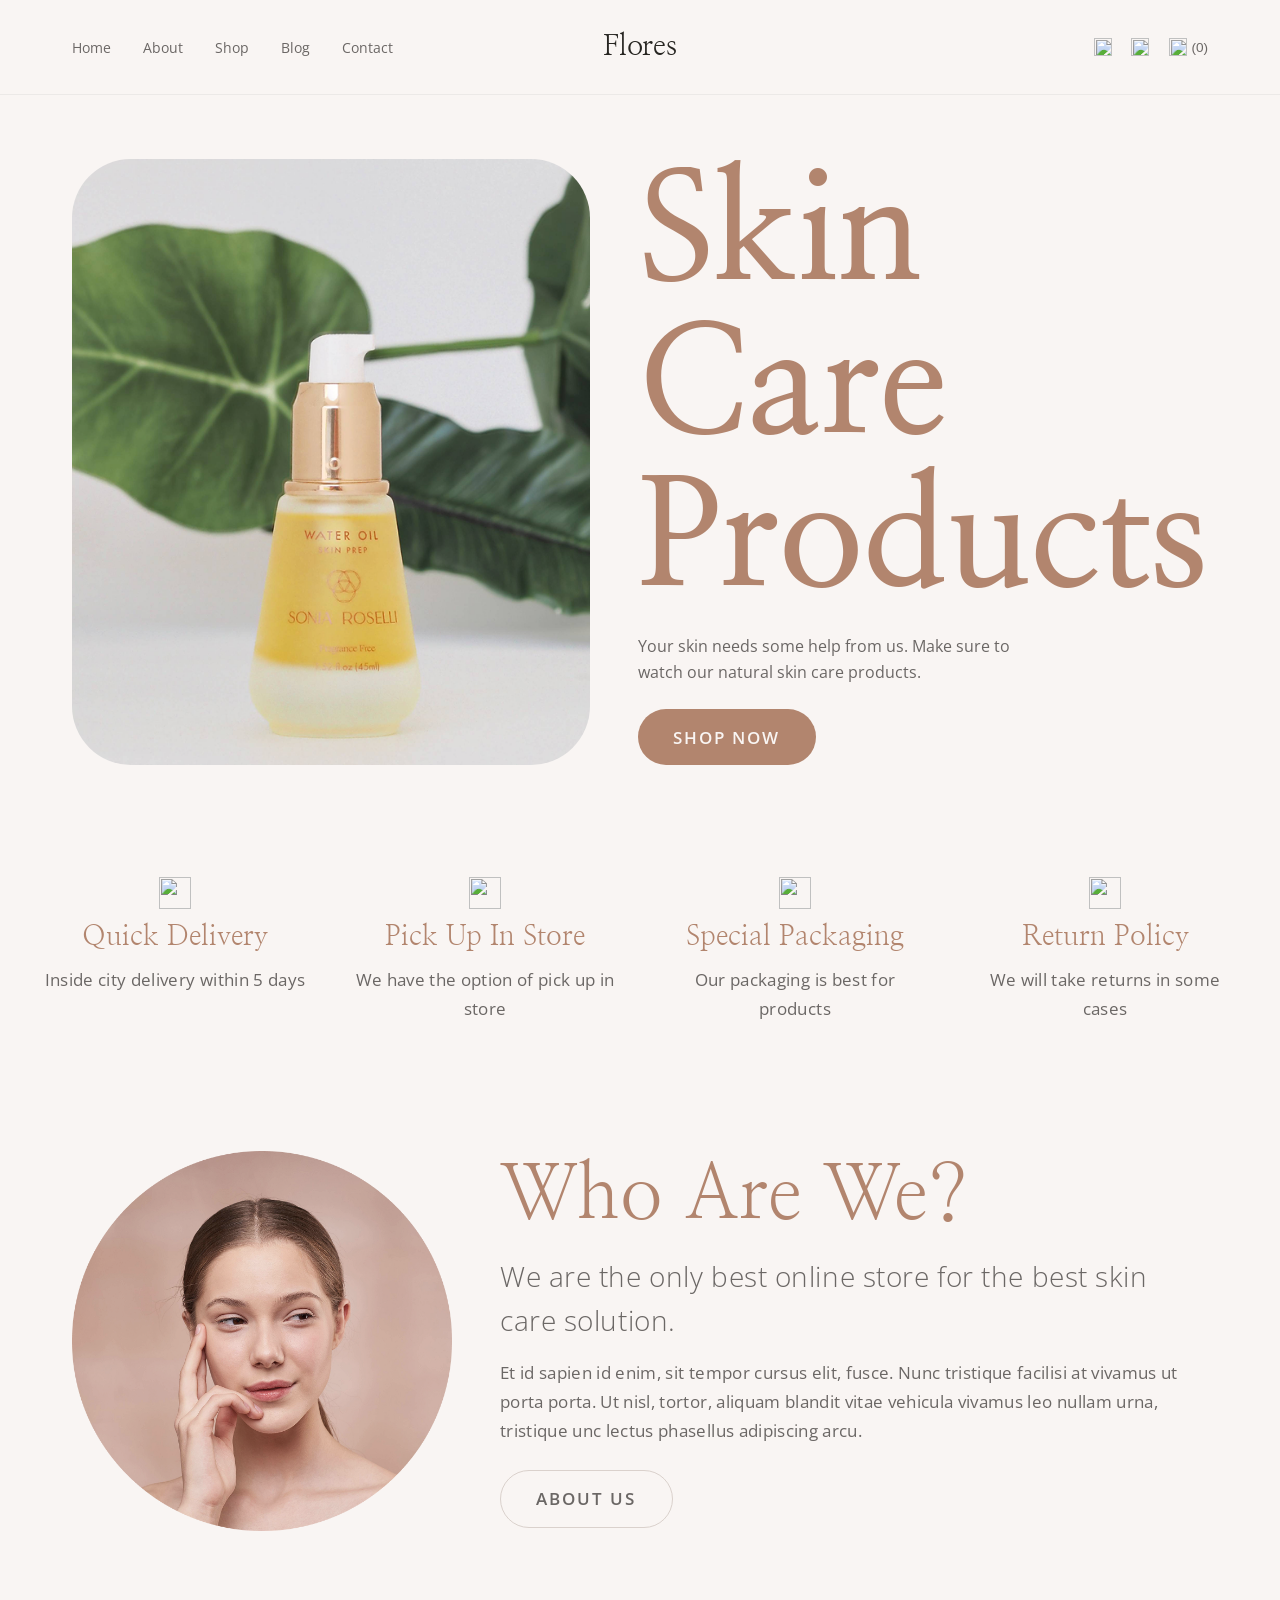
==== ProductLandingPage/index.html @ 68d8cfd8 "Build Flores Who Are We section" ====
<!doctype html>
<html lang="en">
  <head>
    <meta charset="UTF-8" />
    <meta name="viewport" content="width=device-width, initial-scale=1.0" />
    <title>Flores | Natural Skin Care Products</title>
    <meta
      name="description"
      content="Flores — natural skin care products for your everyday routine. Shop trending skincare, read our latest beauty tips, and discover simple habits for good skin."
    />

    <link rel="preconnect" href="https://fonts.googleapis.com" />
    <link
      href="https://fonts.googleapis.com/css2?family=Nanum+Myeongjo&family=Open+Sans:wght@300;400;600&display=swap"
      rel="stylesheet"
    />

    <link rel="stylesheet" href="style.css" />
  </head>

  <body>
    <!-- ===================== HEADER ===================== -->
    <header>
      <nav aria-label="Primary navigation">
        <ul class="nav-links">
          <li><a href="#home">Home</a></li>
          <li><a href="#about">About</a></li>
          <li><a href="#shop">Shop</a></li>
          <li><a href="#blog">Blog</a></li>
          <li><a href="#contact">Contact</a></li>
        </ul>

        <div class="logo">
          <img
            src="asset/icons/logo-watermark.svg"
            alt=""
            class="logo-watermark"
            aria-hidden="true"
          />
          <a href="#home">Flores</a>
        </div>

        <div class="nav-icons">
          <button type="button" aria-label="Account">
            <img src="asset/icons/user.svg" alt="" aria-hidden="true" />
          </button>
          <button type="button" aria-label="Search">
            <img src="asset/icons/search.svg" alt="" aria-hidden="true" />
          </button>
          <button type="button" aria-label="View cart, 0 items">
            <img src="asset/icons/cart.svg" alt="" aria-hidden="true" />
            <span class="cart-count">(0)</span>
          </button>
        </div>
      </nav>
    </header>

    <main>
      <!-- ===================== HERO ===================== -->
      <section class="hero" id="home" aria-labelledby="hero-heading">
        <div class="hero-image">
          <img
            src="asset/images/heroImage.png"
            alt="Flores skin care serum bottle beside a green leaf"
          />
        </div>
        <div class="hero-content">
          <h1 id="hero-heading">Skin Care Products</h1>
          <p>
            Your skin needs some help from us. Make sure to watch our natural
            skin care products.
          </p>
          <a href="#shop" class="btn">Shop Now</a>
        </div>
      </section>

      <!-- ===================== SERVICES ===================== -->
      <section class="features-bar" aria-label="Store benefits">
        <ul>
          <li class="feature">
            <img src="asset/icons/delivery.svg" alt="" aria-hidden="true" />
            <h3>Quick Delivery</h3>
            <p>Inside city delivery within 5 days</p>
          </li>
          <li class="feature">
            <img src="asset/icons/pickup.svg" alt="" aria-hidden="true" />
            <h3>Pick Up In Store</h3>
            <p>We have the option of pick up in store</p>
          </li>
          <li class="feature">
            <img src="asset/icons/package.svg" alt="" aria-hidden="true" />
            <h3>Special Packaging</h3>
            <p>Our packaging is best for products</p>
          </li>
          <li class="feature">
            <img src="asset/icons/return.svg" alt="" aria-hidden="true" />
            <h3>Return Policy</h3>
            <p>We will take returns in some cases</p>
          </li>
        </ul>
      </section>

      
      <!-- ===================== WHO ARE WE ===================== -->
      <section class="who-we-are" id="about" aria-labelledby="whoweare-heading">
        <div class="whoweare-image">
          <img src="asset/images/Avatar1.png" alt="A woman applying Flores skin care product to her face" />
        </div>
        <div class="whoweare-content">
          <h2 id="whoweare-heading">Who Are We?</h2>
          <p class="lead">We are the only best online store for the best skin care solution.</p>
          <p>
            Et id sapien id enim, sit tempor cursus elit, fusce. Nunc
            tristique facilisi at vivamus ut porta porta. Ut nisl, tortor,
            aliquam blandit vitae vehicula vivamus leo nullam urna, tristique
            unc lectus phasellus adipiscing arcu.
          </p>
          <a href="#about" class="btn btn-outline">About Us</a>
        </div>
      </section>

    </main>
  </body>
</html>
---- ProductLandingPage/style.css ----
/* ===================== GLOBAL RESET ===================== */
* {
  margin: 0;
  padding: 0;
  box-sizing: border-box;
}

body {
  font-family: "Open Sans", Arial, sans-serif;
  color: #6b6765;
  background: #f9f5f3;
  line-height: 1.6;
}

img {
  max-width: 100%;
  display: block;
}

a {
  text-decoration: none;
  color: inherit;
}

ul {
  list-style: none;
}

.visually-hidden {
  position: absolute;
  width: 1px;
  height: 1px;
  overflow: hidden;
  clip: rect(0, 0, 0, 0);
  white-space: nowrap;
}

/* ===================== BUTTONS ===================== */
.btn {
  display: inline-block;
  background: #b2856e;
  color: #f9f5f3;
  padding: 0.9rem 2.2rem;
  border-radius: 100px;
  border: none;
  font-family: "Open Sans", Arial, sans-serif;
  font-weight: 600;
  font-size: 17px;
  letter-spacing: 0.12em;
  text-transform: uppercase;
  cursor: pointer;
  transition: opacity 0.2s ease;
}

.btn:hover {
  opacity: 0.85;
}

.btn-outline {
  background: #f9f5f3;
  color: #6b6765;
  border: 1px solid #dad1cc;
  border-radius: 100px;
  padding: 0.9rem 2.2rem;
  font-family: "Open Sans", Arial, sans-serif;
  font-weight: 600;
  font-size: 17px;
  letter-spacing: 0.12em;
  text-transform: uppercase;
  cursor: pointer;
  transition: opacity 0.2s ease;
}

.btn-outline:hover {
  opacity: 0.85;
}

/* ===================== HEADER ===================== */
header {
  background: #f9f5f3;
  padding: 1.5rem 0;
  border-bottom: 1px solid rgba(0, 0, 0, 0.05);
}

header nav {
  padding: 0 2rem;
  display: grid;
  grid-template-columns: 1fr auto 1fr;
  align-items: center;
  max-width: 1200px;
  margin: 0 auto;
}

.logo {
  position: relative;
  display: inline-flex;
  align-items: center;
  justify-self: center;
}

.logo-watermark {
  position: absolute;
  top: 50%;
  left: 50%;
  transform: translate(-50%, -50%);
  z-index: 0;
  width: 60px;
  height: auto;
  opacity: 0.5;
}

.logo a {
  position: relative;
  z-index: 1;
  font-family: "Nanum Myeongjo", serif;
  font-weight: 400;
  font-size: 1.8rem;
  letter-spacing: -0.01em;
  text-transform: capitalize;
  color: #272521;
}

.nav-links {
  display: flex;
  gap: 2rem;
  font-size: 0.9rem;
}

.nav-links a {
  color: #6b6765;
  transition: color 0.2s ease;
}

.nav-links a:hover,
.nav-links a:active {
  color: #b2856e;
}

.nav-icons {
  display: flex;
  align-items: center;
  gap: 1.2rem;
  justify-self: end;
}

.nav-icons button {
  background: none;
  border: none;
  cursor: pointer;
  display: flex;
  align-items: center;
  gap: 0.3rem;
}

.nav-icons img {
  width: 18px;
  height: 18px;
}

.cart-count {
  font-size: 0.85rem;
  color: #6b6765;
}

/* ===================== HERO ===================== */
.hero {
  display: grid;
  grid-template-columns: 1fr 1fr;
  align-items: stretch;
  gap: 3rem;
  max-width: 1200px;
  margin: 0 auto;
  padding: 4rem 2rem;
}

.hero-image {
  height: 100%;
}

.hero-image img {
  width: 100%;
  height: 100%;
  object-fit: cover;
  border-radius: 59px;
}

.hero-content {
  display: flex;
  flex-direction: column;
  justify-content: center;
  align-items: flex-start;
}

.hero h1 {
  font-family: "Nanum Myeongjo", serif;
  font-weight: 700;
  font-size: 9.375rem;
  line-height: 1.02;
  text-transform: capitalize;
  color: #b2856e;
  margin-bottom: 1rem;
}

.hero-content p {
  color: #6b6765;
  margin-bottom: 1.5rem;
  max-width: 400px;
}

/* ===================== SERVICES ===================== */

.feature{
  display: flex;
  flex-direction: column;
  align-items: center;
  gap: 0.8rem;
}
.features-bar {
  background: #f9f5f3;
  padding: 3rem 2rem;
}

.features-bar ul {
  display: grid;
  grid-template-columns: repeat(auto-fit, minmax(220px, 1fr));
  gap: 2.5rem;
  max-width: 1200px;
  margin: 0 auto;
  text-align: center;
}

.feature img {
  width: 32px;
  height: 32px;
}

.feature h3 {
  font-family: "Nanum Myeongjo", serif;
  font-weight: 400;
  font-size: 1.75rem;
  line-height: 1.1;
  text-align: center;
  text-transform: capitalize;
  color: #b2856e;
  }

.feature p {
  font-family: "Open Sans", Arial, sans-serif;
  font-weight: 400;
  font-size: 1.0625rem;
  line-height: 1.7;
  letter-spacing: 0.02em;
  text-align: center;
  color: #6b6765;
}

/* ===================== WHO ARE WE ===================== */
.who-we-are {
  display: flex;
  flex-wrap: wrap;
  align-items: center;
  gap: 3rem;
  max-width: 1200px;
  margin: 0 auto;
  padding: 5rem 2rem;
  background: #f9f5f3;
}

.whoweare-image img {
  width: 100%;
  max-width: 380px;
  display: block;
}

.whoweare-content {
  flex: 1 1 350px;
}

.whoweare-content h2 {
  font-family: "Nanum Myeongjo", serif;
  font-weight: 400;
  font-size: 4.75rem;
  line-height: 1.09;
  text-align: left;
  text-transform: capitalize;
  color: #b2856e;
  margin-bottom: 1rem;
}

.whoweare-content .lead {
  font-family: "Open Sans", Arial, sans-serif;
  font-weight: 300;
  font-size: 1.75rem;
  line-height: 1.6;
  letter-spacing: 0.02em;
  color: #6b6765;
  margin-bottom: 1rem;
}

.whoweare-content p {
  font-family: "Open Sans", Arial, sans-serif;
  font-weight: 400;
  font-size: 1.0625rem;
  line-height: 1.7;
  letter-spacing: 0.02em;
  color: #6b6765;
  margin-bottom: 1.5rem;
}

/* ===================== TRENDING PRODUCTS / LATEST DROPS ===================== */
.trending {
  background: #f9f5f3;
  text-align: center;
  padding: 4rem 2rem;
  max-width: 1200px;
  margin: 0 auto;
}

.trending h2 {
  font-family: "Nanum Myeongjo", serif;
  font-weight: 400;
  font-size: 4.75rem;
  line-height: 1.09;
  text-align: center;
  text-transform: capitalize;
  color: #b2856e;
  margin-bottom: 2.5rem;
}

.product-grid {
  display: grid;
  grid-template-columns: repeat(3, 1fr);
  gap: 26px;
  margin-bottom: 2rem;
}

.product-image {
  position: relative;
  border-radius: 30px;
  overflow: hidden;
}

.product-image img {
  width: 100%;
  height: 260px;
  object-fit: cover;
  display: block;
}

.add-to-cart {
  position: absolute;
  inset: 0;
  width: 100%;
  height: 100%;
  background: rgba(178, 133, 110, 0.75);
  color: #f9f5f3;
  border: none;
  font-family: "Open Sans", Arial, sans-serif;
  font-weight: 600;
  font-size: 17px;
  letter-spacing: 0.12em;
  text-transform: uppercase;
  cursor: pointer;
  opacity: 0;
  transition: opacity 0.2s ease;
}

.product-image:hover .add-to-cart {
  opacity: 1;
}

.product-name {
  font-family: "Nanum Myeongjo", serif;
  font-weight: 400;
  font-size: 2.25rem;
  line-height: 1.02;
  text-align: center;
  text-transform: capitalize;
  color: #b2856e;
  margin-top: 1rem;
}

.product-price {
  font-family: "Open Sans", Arial, sans-serif;
  font-weight: 400;
  font-size: 1.75rem;
  line-height: 1.6;
  letter-spacing: 0.02em;
  text-align: center;
  color: #6b6765;
}

.carousel-dots {
  display: flex;
  justify-content: center;
  gap: 0.6rem;
}

.dot {
  width: 28px;
  height: 28px;
  border-radius: 50%;
  background: #dad1cc;
}

.dot.active {
  background: #f9f5f3;
  border: 2px solid #b2856e;
}

/* ===================== CUSTOMER TESTIMONIAL ===================== */
.testimonial {
  background: #f9f5f3;
  text-align: center;
  max-width: 750px;
  margin: 0 auto;
  padding: 4rem 2rem;
}

.testimonial blockquote p {
  font-family: "Nanum Myeongjo", serif;
  font-weight: 400;
  font-size: 2.9375rem;
  line-height: 1.39;
  text-align: center;
  text-transform: capitalize;
  color: #b2856e;
  margin-bottom: 1rem;
}

.testimonial footer {
  font-family: "Open Sans", Arial, sans-serif;
  font-weight: 300;
  font-size: 1.75rem;
  line-height: 1.6;
  letter-spacing: 0.02em;
  text-transform: capitalize;
  color: #6b6765;
  margin-bottom: 1.5rem;
}

.testimonial-controls {
  display: inline-flex;
  align-items: center;
  height: 65px;
  border: 2px solid #dad1cc;
  border-radius: 8px;
  overflow: hidden;
}

.testimonial-arrow {
  width: 45px;
  height: 100%;
  display: flex;
  align-items: center;
  justify-content: center;
  border: none;
  cursor: pointer;
  background: none;
}

.testimonial-arrow.prev {
  background: #dad1cc;
  border-right: 1px solid #dad1cc;
}

.testimonial-arrow.next {
  background: #b2856e;
}

.testimonial-arrow img {
  width: 18px;
  height: 18px;
}

/* ===================== RECENT BLOGS ===================== */
.blogs {
  background: #f9f5f3;
  text-align: center;
  padding: 4rem 2rem;
  max-width: 1200px;
  margin: 0 auto;
}

.blogs h2 {
  font-family: "Nanum Myeongjo", serif;
  font-weight: 400;
  font-size: 4.75rem;
  line-height: 1.09;
  text-align: center;
  text-transform: capitalize;
  color: #b2856e;
  margin-bottom: 2.5rem;
}

.blog-grid {
  display: grid;
  grid-template-columns: repeat(3, 1fr);
  gap: 26px;
  margin-bottom: 2.5rem;
}

.blog-card img {
  width: 100%;
  aspect-ratio: 570 / 366;
  object-fit: cover;
  border-radius: 30px;
  margin-bottom: 1rem;
}

.blog-card h3 {
  font-family: "Nanum Myeongjo", serif;
  font-weight: 400;
  font-size: 2.25rem;
  line-height: 1.02;
  text-align: center;
  text-transform: capitalize;
  color: #b2856e;
  margin-bottom: 0.5rem;
}

.blog-card p {
  font-family: "Open Sans", Arial, sans-serif;
  font-weight: 400;
  font-size: 1.0625rem;
  line-height: 1.7;
  letter-spacing: 0.02em;
  text-align: center;
  color: #6b6765;
}

/* ===================== SUBSCRIBE ===================== */
.subscribe {
  background: #f9f5f3;
  text-align: center;
  padding: 4rem 2rem;
}

.subscribe h2 {
  font-family: "Nanum Myeongjo", serif;
  font-weight: 400;
  font-size: 4.75rem;
  line-height: 1.09;
  text-align: center;
  text-transform: capitalize;
  color: #b2856e;
  margin-bottom: 2rem;
}

.subscribe-form {
  display: flex;
  justify-content: center;
  align-items: center;
  gap: 0.8rem;
  max-width: 450px;
  margin: 0 auto;
  border-bottom: 1px solid rgba(107, 103, 101, 0.3);
  padding-bottom: 0.5rem;
}

.subscribe-form input {
  flex: 1;
  border: none;
  background: transparent;
  font-family: "Open Sans", Arial, sans-serif;
  font-weight: 300;
  font-style: italic;
  font-size: 1.0625rem;
  line-height: 1.7;
  letter-spacing: 0.02em;
  text-align: center;
  padding: 0.5rem;
}

.subscribe-form input::placeholder {
  color: #6b6765;
  font-style: italic;
}

.subscribe-form input:focus {
  outline: none;
}

.subscribe-form button {
  background: none;
  border: none;
  cursor: pointer;
}

.subscribe-form img {
  width: 20px;
  height: 20px;
}

/* ===================== INSTAGRAM GALLERY ===================== */
.instagram-gallery {
  background: #f9f5f3;
  padding: 2rem;
}

.instagram-gallery ul {
  display: grid;
  grid-template-columns: repeat(6, 1fr);
  gap: 30px;
  max-width: 1200px;
  margin: 0 auto;
}

.instagram-gallery img {
  width: 100%;
  aspect-ratio: 1 / 1;
  object-fit: cover;
  border-radius: 10px;
}

/* ===================== FOOTER ===================== */
footer#contact {
  background: #f9f5f3;
  text-align: center;
  padding: 4rem 2rem 2rem;
}

.footer-logo-wrap {
  position: relative;
  display: inline-flex;
  align-items: center;
  justify-content: center;
  margin-bottom: 1.5rem;
}

.footer-logo {
  position: relative;
  z-index: 1;
  font-family: "Nanum Myeongjo", serif;
  font-weight: 400;
  font-size: 1.8rem;
  letter-spacing: -0.01em;
  text-transform: capitalize;
  color: #272521;
}

footer nav ul {
  display: flex;
  justify-content: center;
  gap: 40px;
  margin-bottom: 1.5rem;
}

footer nav a {
  font-family: "Open Sans", Arial, sans-serif;
  font-weight: 400;
  font-size: 1.0625rem;
  letter-spacing: 0.02em;
  color: #6b6765;
  transition: color 0.2s ease;
}

footer nav a:hover,
footer nav a:active {
  color: #b2856e;
}

.social-icons {
  display: flex;
  justify-content: center;
  gap: 1rem;
  margin-bottom: 2rem;
}

.social-icons a {
  display: flex;
  align-items: center;
  justify-content: center;
  width: 34px;
  height: 34px;
  border-radius: 50%;
  transition: background 0.2s ease;
}

.social-icons a:hover {
  background: #b2856e;
}

.social-icons img {
  width: 18px;
  height: 18px;
}

footer hr {
  border: none;
  border-top: 1px solid rgba(107, 103, 101, 0.2);
  max-width: 1200px;
  margin: 0 auto 1.5rem;
}

.copyright {
  font-family: "Open Sans", Arial, sans-serif;
  font-size: 0.9rem;
  color: #6b6765;
}

.copyright strong {
  font-weight: 700;
  color: #272521;
}

/* ===================== RESPONSIVE ===================== */
@media (max-width: 768px) {
  .nav-links {
    display: none;
  }
  .hero h1 {
    font-size: 2.5rem;
  }
  .whoweare-content h2,
  .trending h2,
  .blogs h2,
  .subscribe h2 {
    font-size: 2.5rem;
  }
  .product-grid,
  .blog-grid {
    grid-template-columns: 1fr;
  }
  .instagram-gallery ul {
    grid-template-columns: repeat(3, 1fr);
  }
}
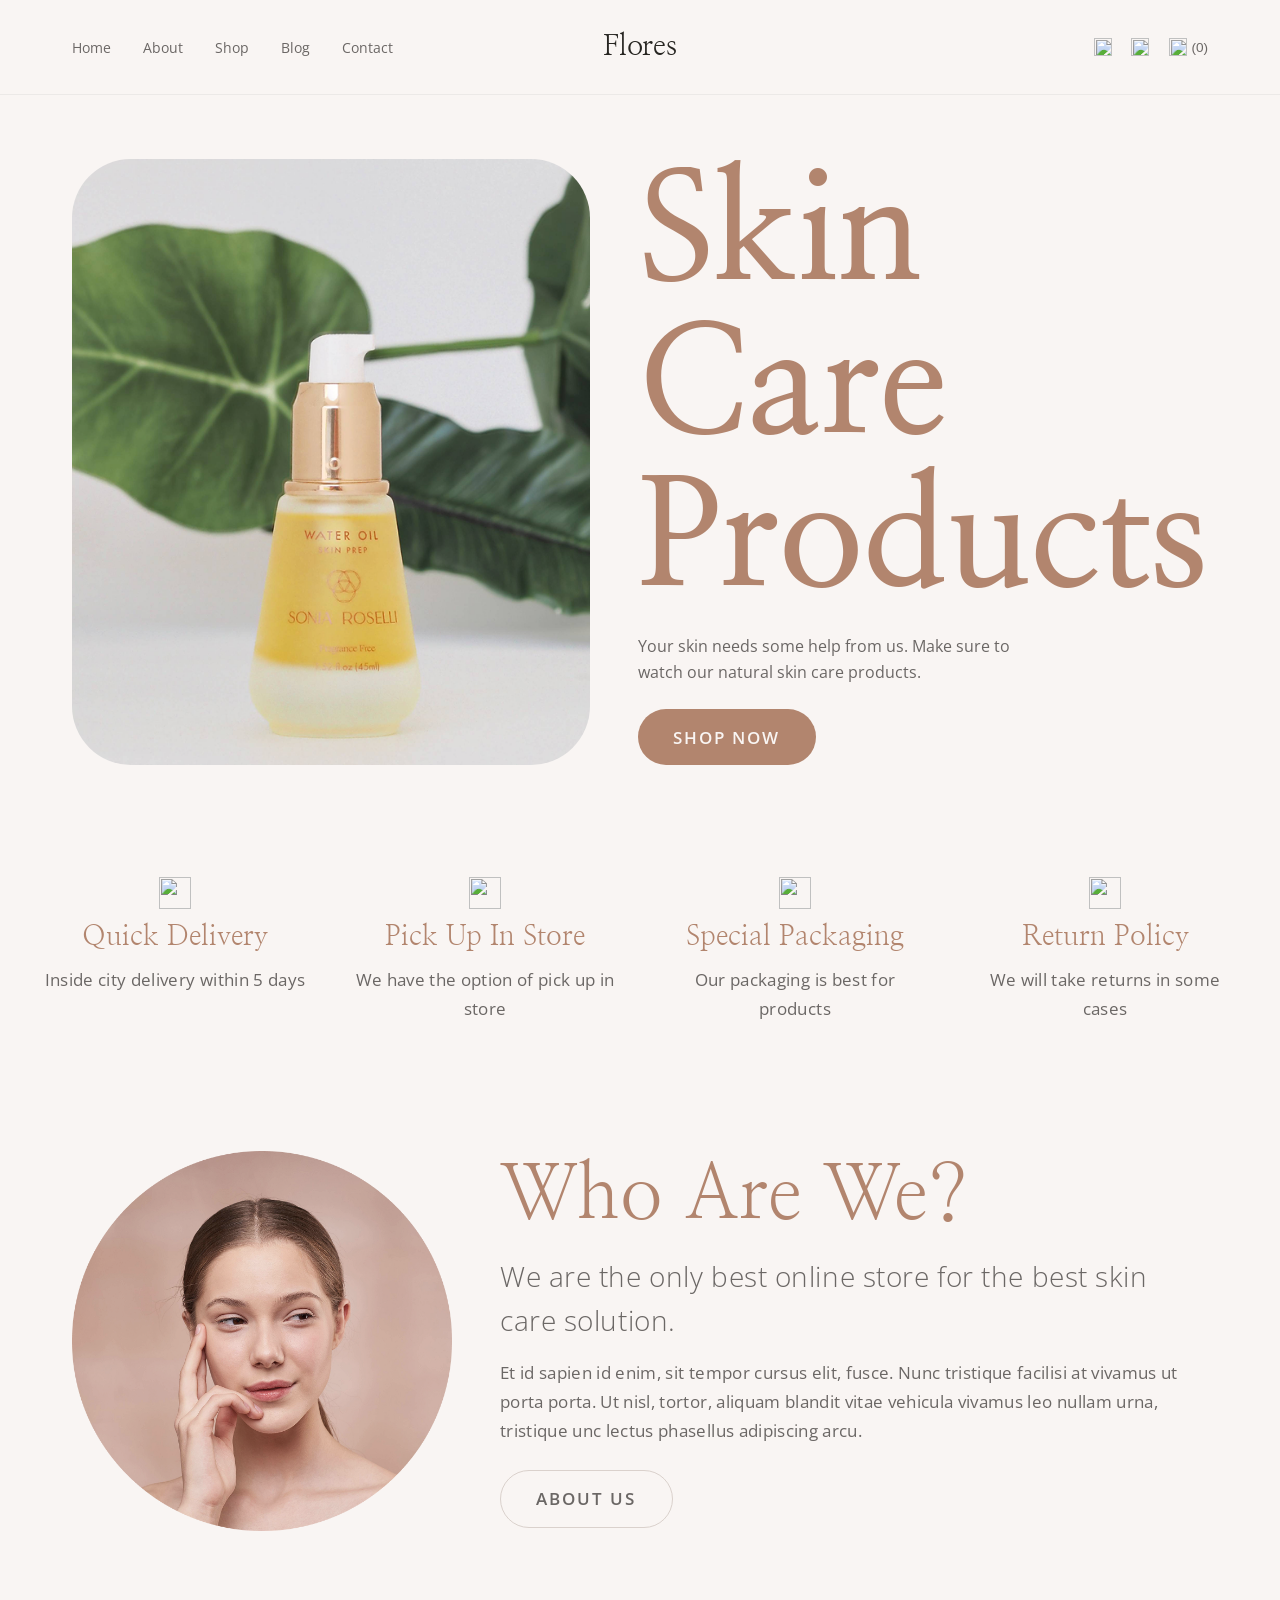
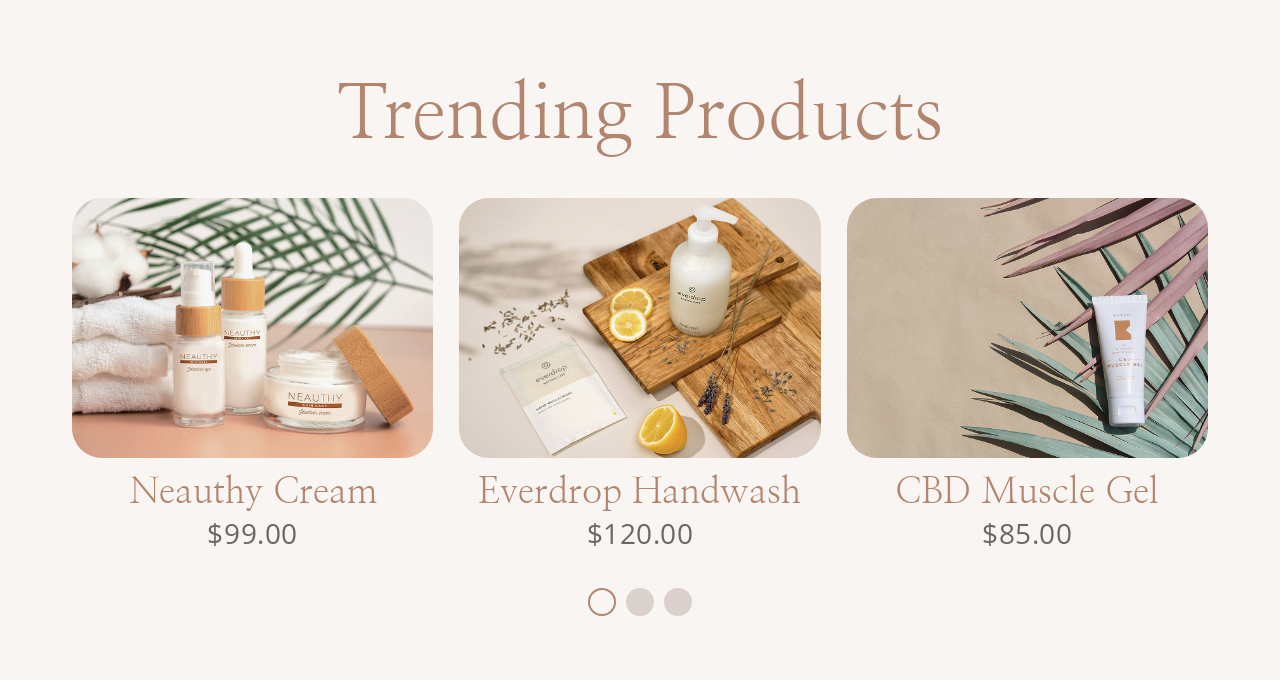
==== commit 38b9f4a3: "Build Flores Trending Products with hover add-to-cart overlay" ====
--- a/ProductLandingPage/index.html
+++ b/ProductLandingPage/index.html
@@ -119,6 +119,47 @@
         </div>
       </section>
 
+      
+      <!-- ===================== TRENDING PRODUCTS ===================== -->
+      <section class="trending" id="shop" aria-labelledby="trending-heading">
+        <h2 id="trending-heading">Trending Products</h2>
+
+        <ul class="product-grid">
+          <li class="product-card">
+            <div class="product-image">
+              <img src="asset/images/Neatly Cream.png" alt="Neauthy Cream" />
+              <button type="button" class="add-to-cart">Add To Cart</button>
+            </div>
+            <p class="product-name">Neauthy Cream</p>
+            <p class="product-price">$99.00</p>
+          </li>
+
+          <li class="product-card">
+            <div class="product-image">
+              <img src="asset/images/Everdrop.png" alt="Everdrop Handwash" />
+              <button type="button" class="add-to-cart">Add To Cart</button>
+            </div>
+            <p class="product-name">Everdrop Handwash</p>
+            <p class="product-price">$120.00</p>
+          </li>
+
+          <li class="product-card">
+            <div class="product-image">
+              <img src="asset/images/Muscle Gel.png" alt="CBD Muscle Gel" />
+              <button type="button" class="add-to-cart">Add To Cart</button>
+            </div>
+            <p class="product-name">CBD Muscle Gel</p>
+            <p class="product-price">$85.00</p>
+          </li>
+        </ul>
+
+        <div class="carousel-dots" aria-hidden="true">
+          <span class="dot active"></span>
+          <span class="dot"></span>
+          <span class="dot"></span>
+        </div>
+      </section>
+
     </main>
   </body>
 </html>
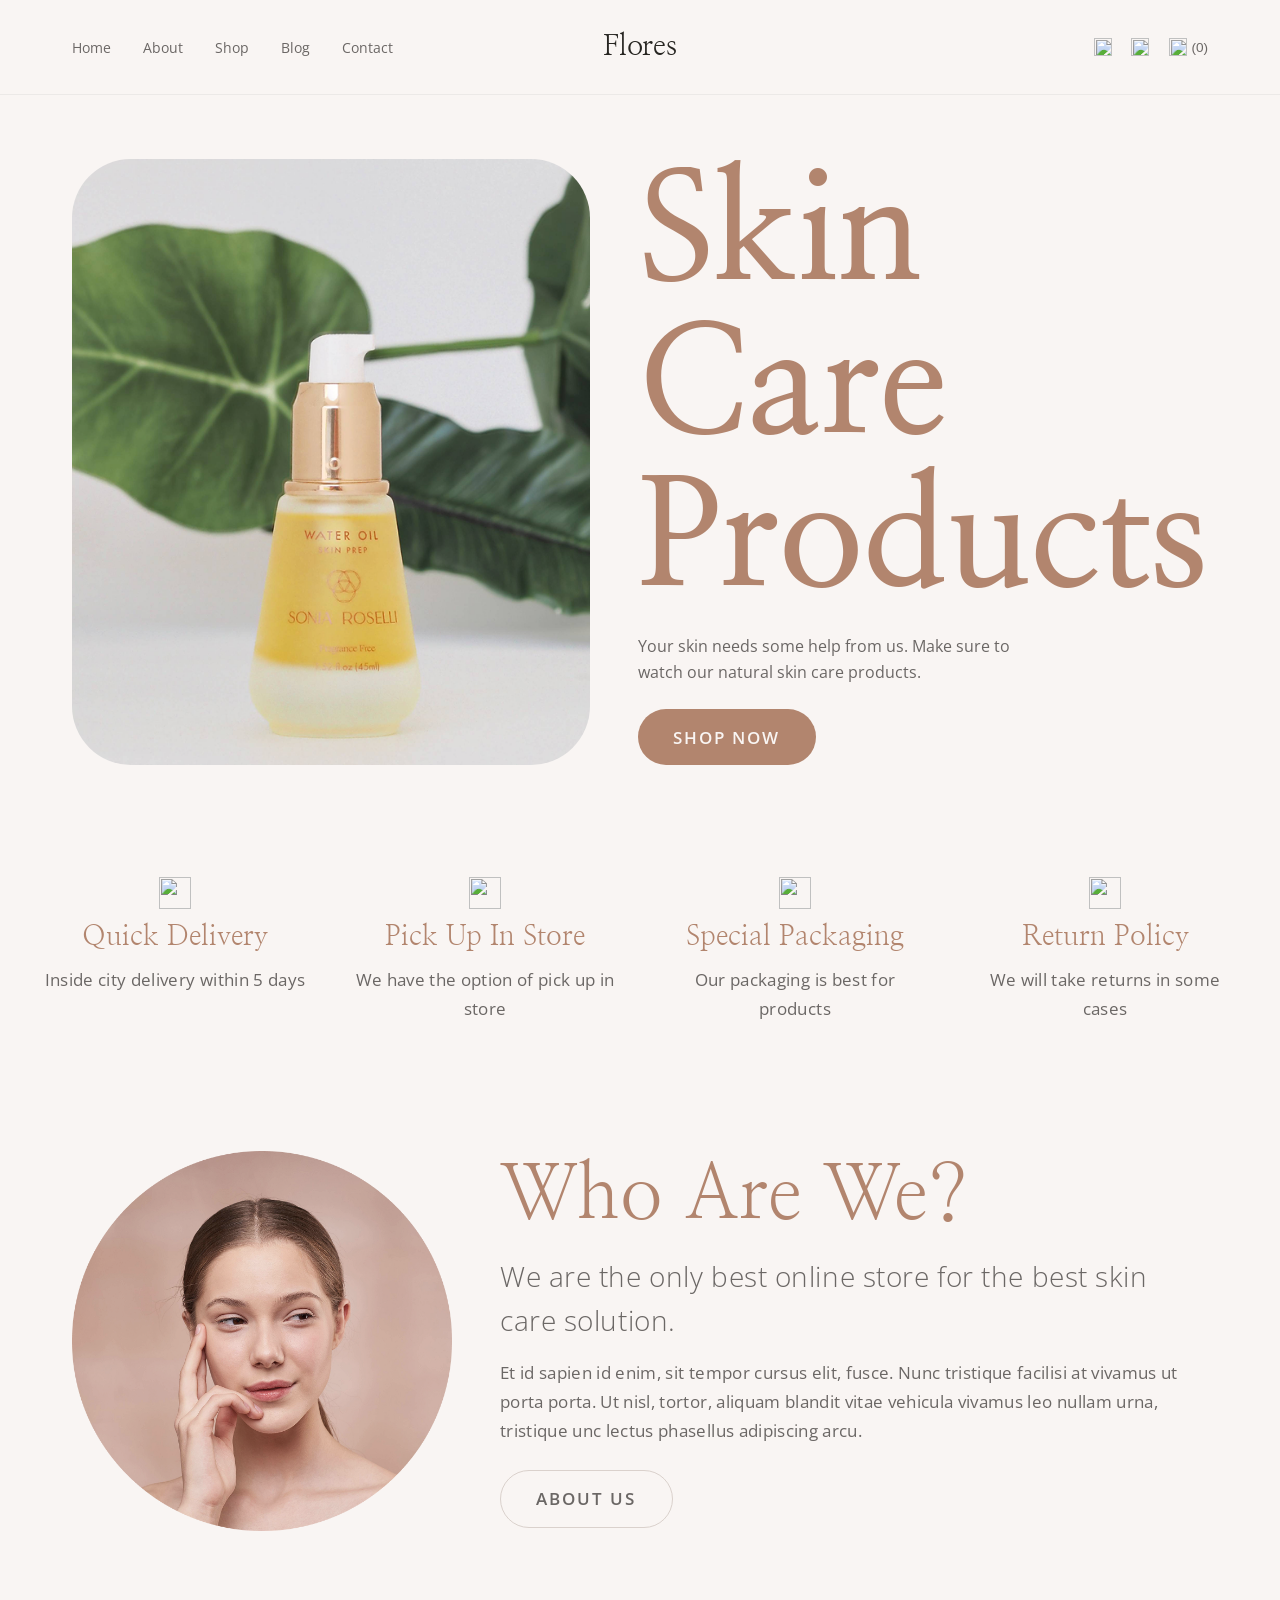
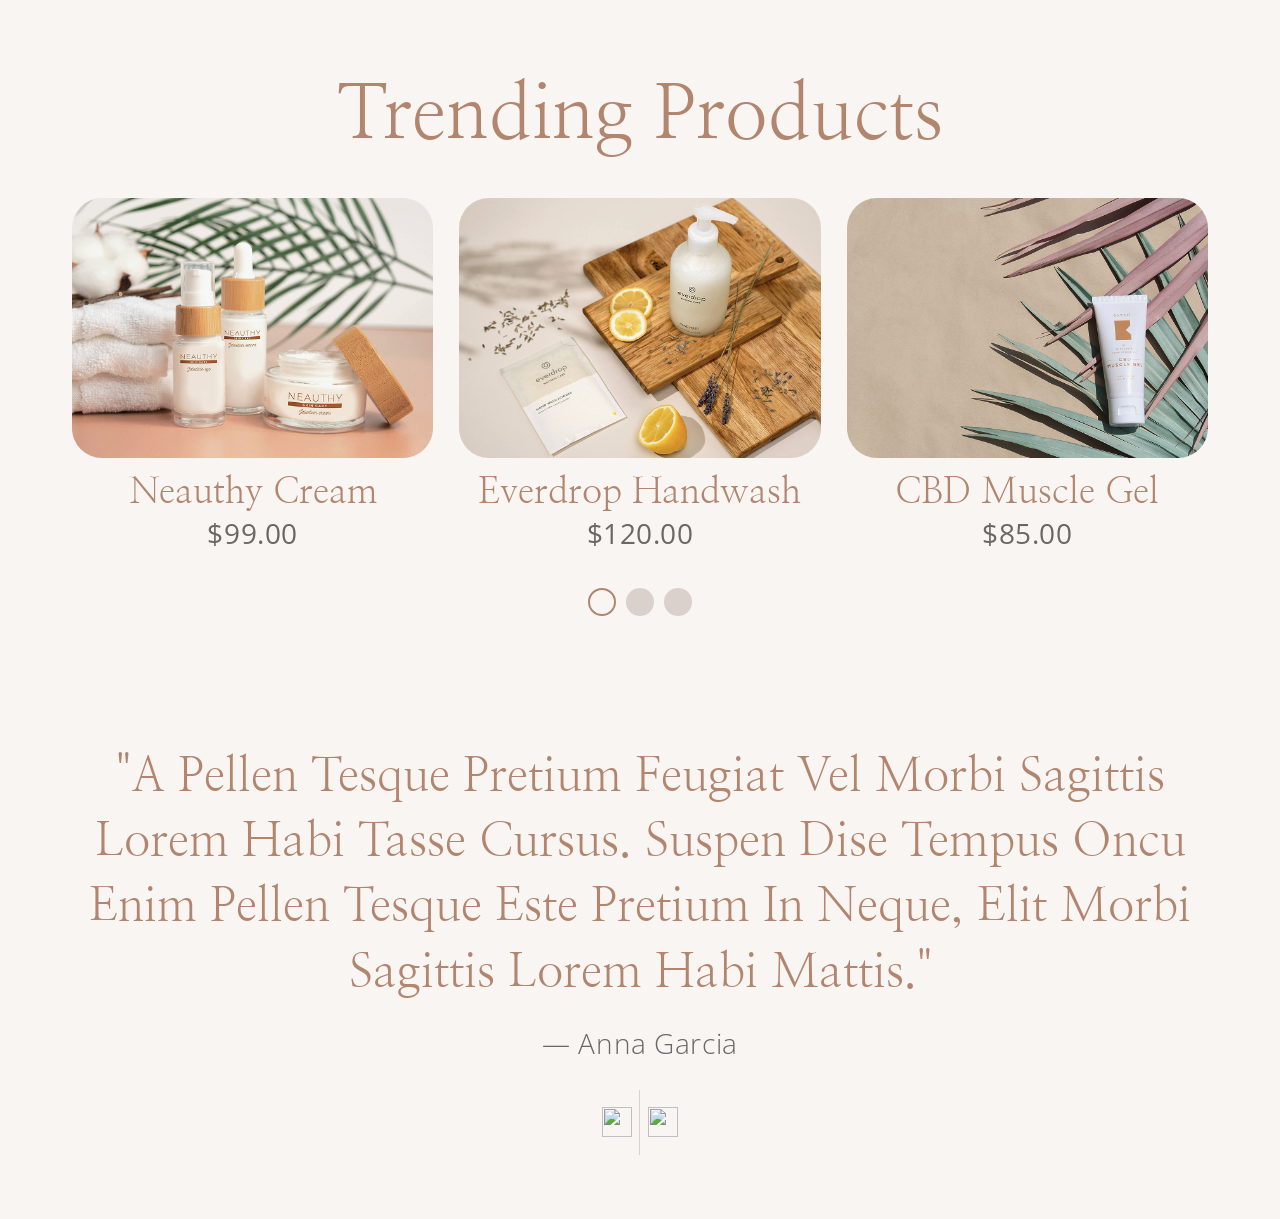
==== commit cb1d457a: "Build Flores customer testimonial with prev/next controls" ====
--- a/ProductLandingPage/index.html
+++ b/ProductLandingPage/index.html
@@ -160,6 +160,27 @@
         </div>
       </section>
 
+ <!-- ===================== CUSTOMER TESTIMONIAL ===================== -->
+      <section class="testimonial" aria-label="Customer testimonial">
+        <blockquote>
+          <p>
+            "A Pellen Tesque Pretium Feugiat Vel Morbi Sagittis Lorem Habi
+            Tasse Cursus. Suspen Dise Tempus Oncu Enim Pellen Tesque Este
+            Pretium In Neque, Elit Morbi Sagittis Lorem Habi Mattis."
+          </p>
+          <footer>&mdash; Anna Garcia</footer>
+        </blockquote>
+
+        <div class="testimonial-controls">
+          <button type="button" class="testimonial-arrow prev" aria-label="Previous testimonial">
+            <img src="asset/icons/arrow-left.svg" alt="" aria-hidden="true" />
+          </button>
+          <button type="button" class="testimonial-arrow next" aria-label="Next testimonial">
+            <img src="asset/icons/arrow-right.svg" alt="" aria-hidden="true" />
+          </button>
+        </div>
+      </section>
+
     </main>
   </body>
 </html>
--- a/ProductLandingPage/style.css
+++ b/ProductLandingPage/style.css
@@ -412,7 +412,7 @@
 .testimonial {
   background: #f9f5f3;
   text-align: center;
-  max-width: 750px;
+  max-width: 1200px;
   margin: 0 auto;
   padding: 4rem 2rem;
 }
@@ -443,7 +443,7 @@
   display: inline-flex;
   align-items: center;
   height: 65px;
-  border: 2px solid #dad1cc;
+  border:none;
   border-radius: 8px;
   overflow: hidden;
 }
@@ -460,17 +460,13 @@
 }
 
 .testimonial-arrow.prev {
-  background: #dad1cc;
-  border-right: 1px solid #dad1cc;
-}
-
-.testimonial-arrow.next {
-  background: #b2856e;
-}
+   border-right: 1px solid #dad1cc;
+}
+
 
 .testimonial-arrow img {
-  width: 18px;
-  height: 18px;
+  width: 30px;
+  height: 30px;
 }
 
 /* ===================== RECENT BLOGS ===================== */
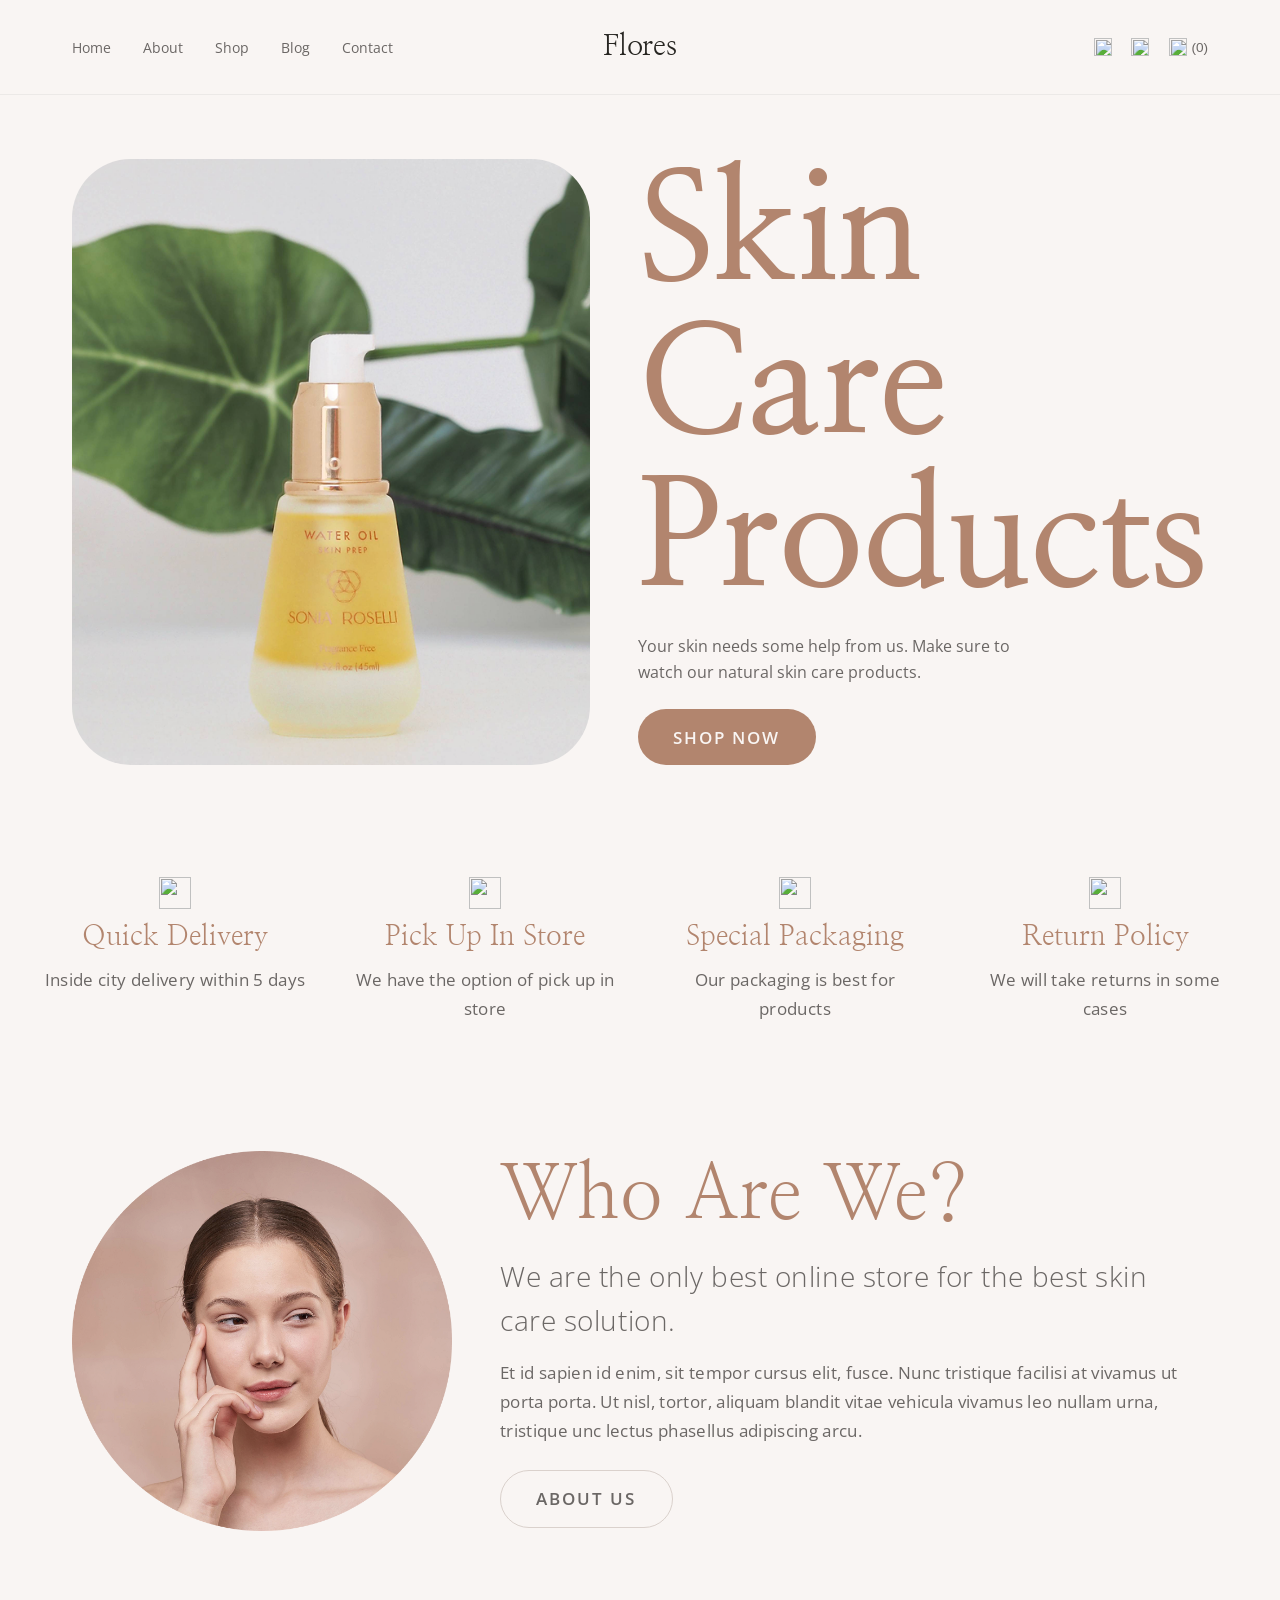
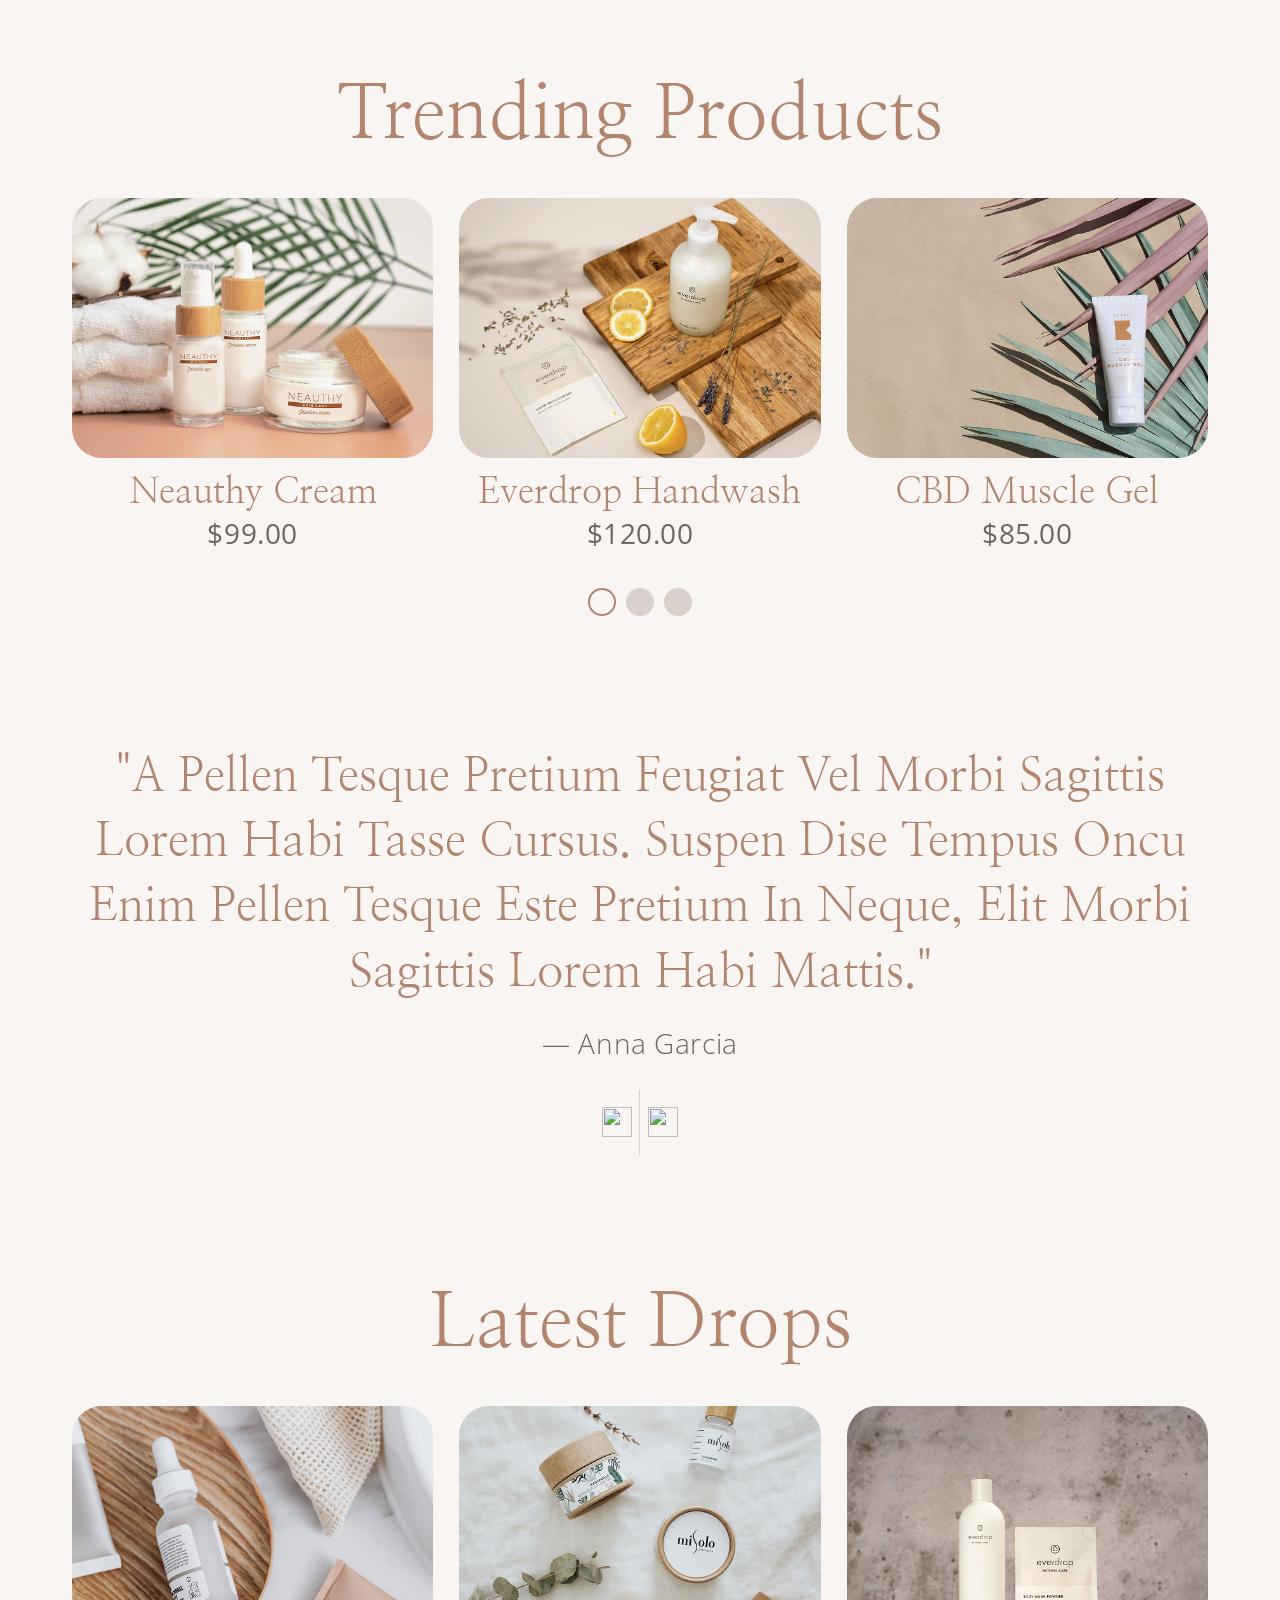
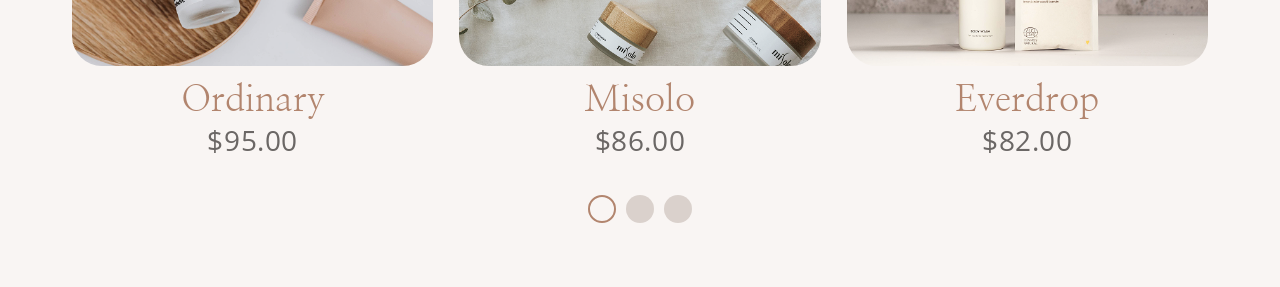
==== commit 55ccc0fd: "Build Flores Latest Drops section reusing Trending Products styles" ====
--- a/ProductLandingPage/index.html
+++ b/ProductLandingPage/index.html
@@ -181,6 +181,46 @@
         </div>
       </section>
 
+       <!-- ===================== LATEST DROPS ===================== -->
+      <section class="trending latest-drops" aria-labelledby="drops-heading">
+        <h2 id="drops-heading">Latest Drops</h2>
+
+        <ul class="product-grid">
+          <li class="product-card">
+            <div class="product-image">
+              <img src="asset/images/Ordinary.png" alt="Ordinary skin care set" />
+              <button type="button" class="add-to-cart">Add To Cart</button>
+            </div>
+            <p class="product-name">Ordinary</p>
+            <p class="product-price">$95.00</p>
+          </li>
+
+          <li class="product-card">
+            <div class="product-image">
+              <img src="asset/images/Misolo.png" alt="Misolo skin care jars" />
+              <button type="button" class="add-to-cart">Add To Cart</button>
+            </div>
+            <p class="product-name">Misolo</p>
+            <p class="product-price">$86.00</p>
+          </li>
+
+          <li class="product-card">
+            <div class="product-image">
+              <img src="asset/images/Everdrop2.png" alt="Everdrop skin care bottles" />
+              <button type="button" class="add-to-cart">Add To Cart</button>
+            </div>
+            <p class="product-name">Everdrop</p>
+            <p class="product-price">$82.00</p>
+          </li>
+        </ul>
+
+        <div class="carousel-dots" aria-hidden="true">
+          <span class="dot active"></span>
+          <span class="dot"></span>
+          <span class="dot"></span>
+        </div>
+      </section>
+
     </main>
   </body>
 </html>
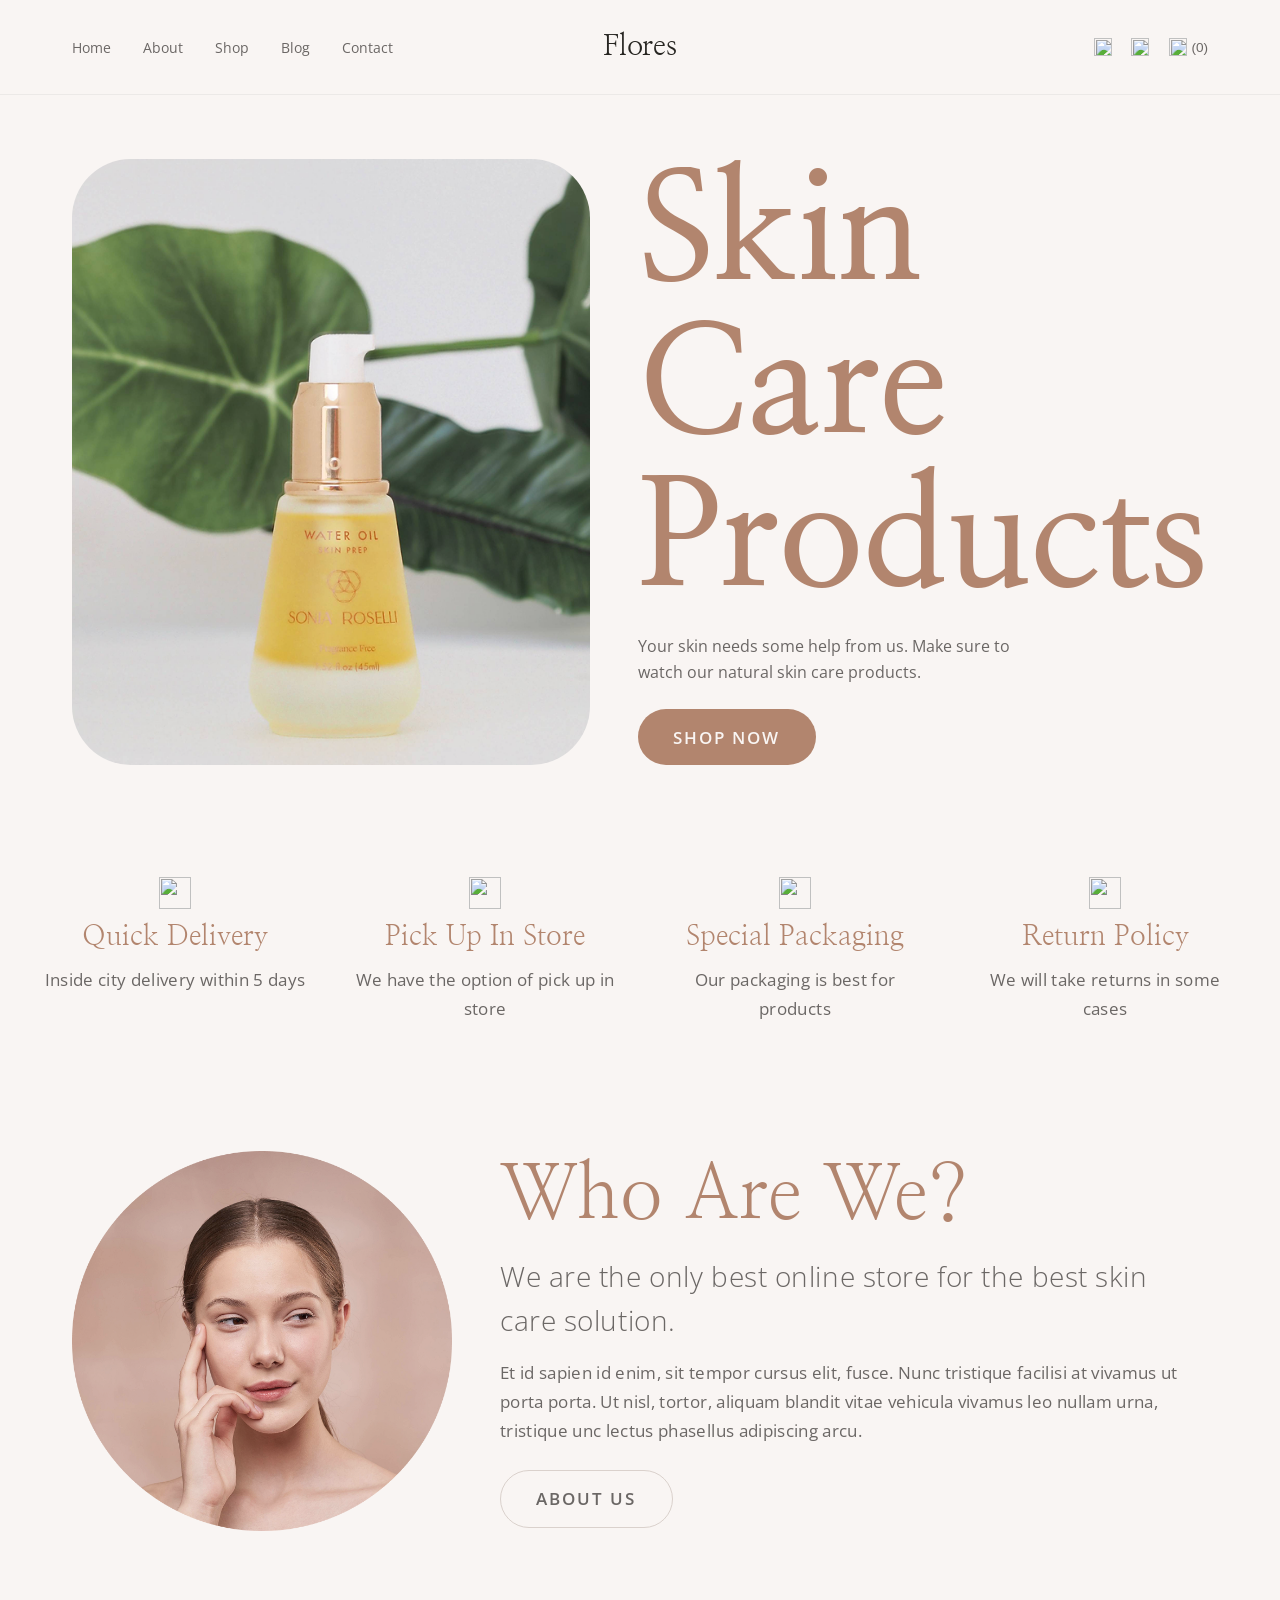
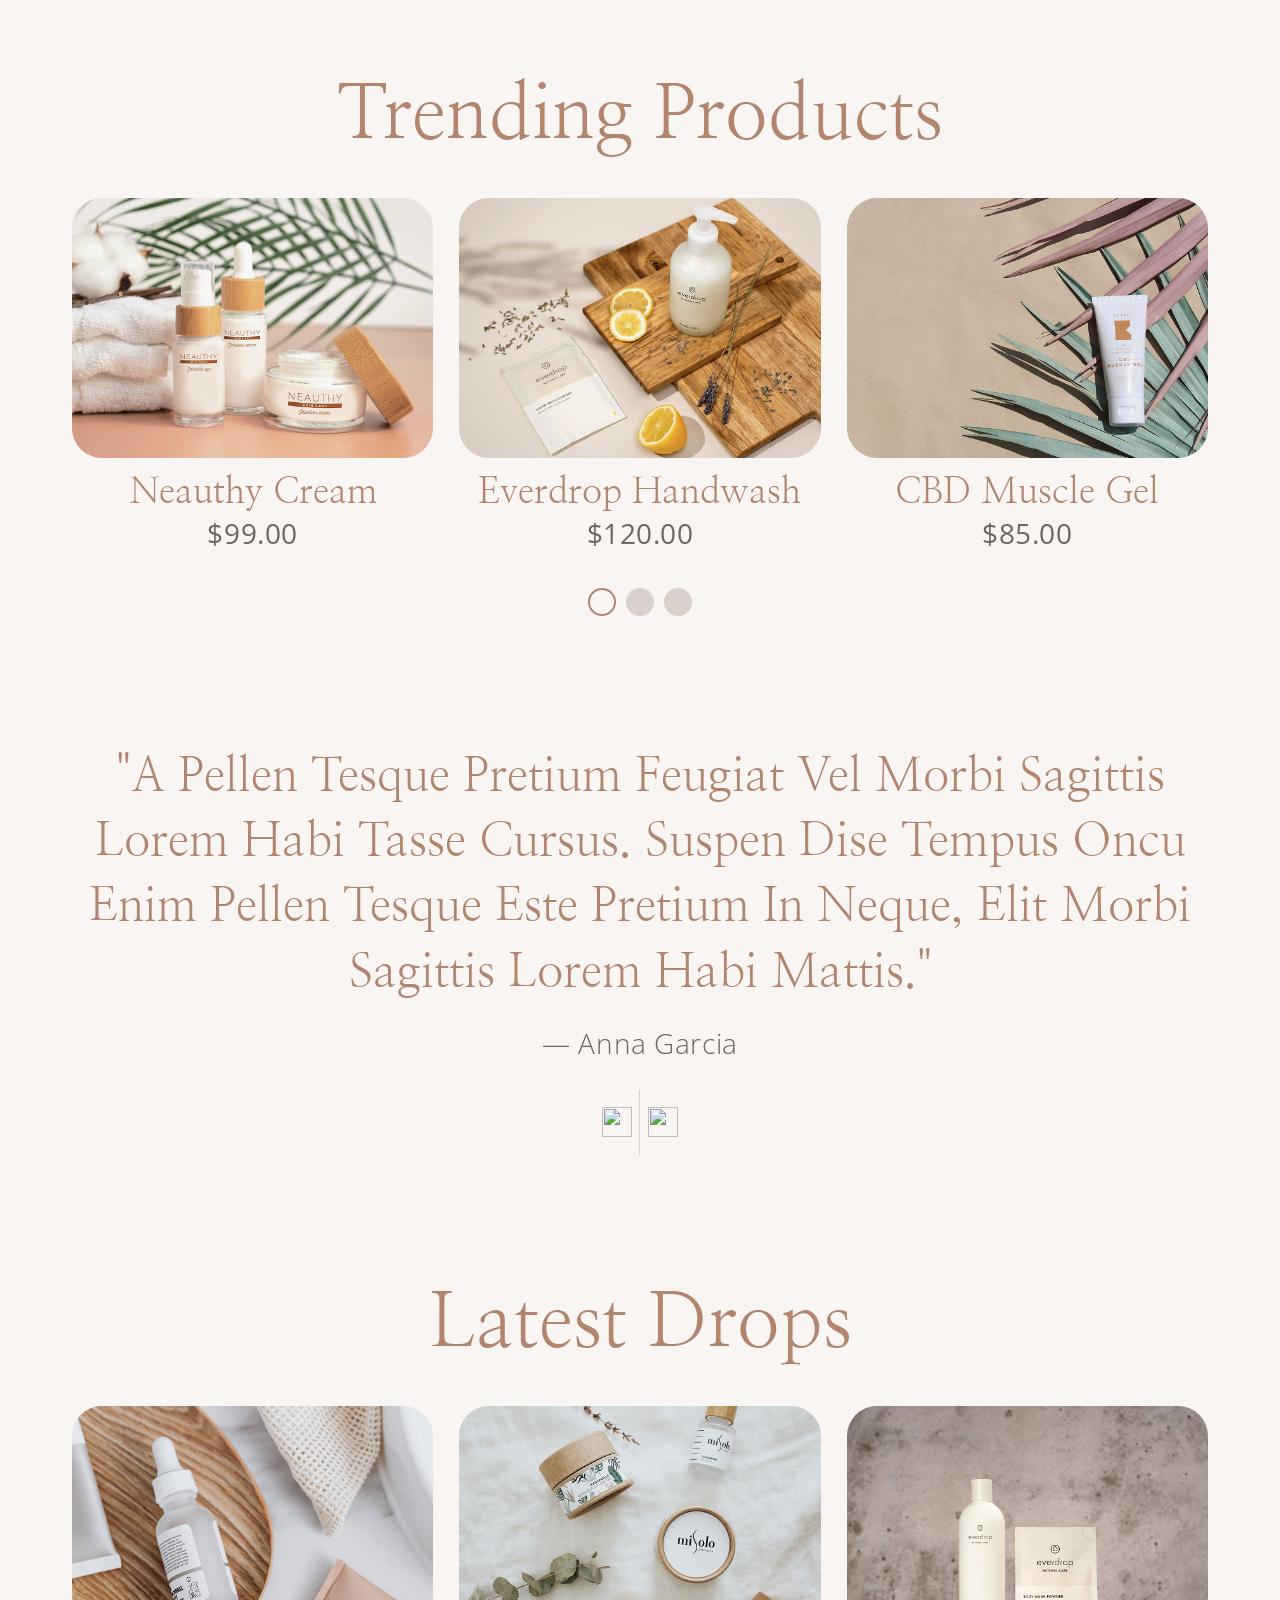
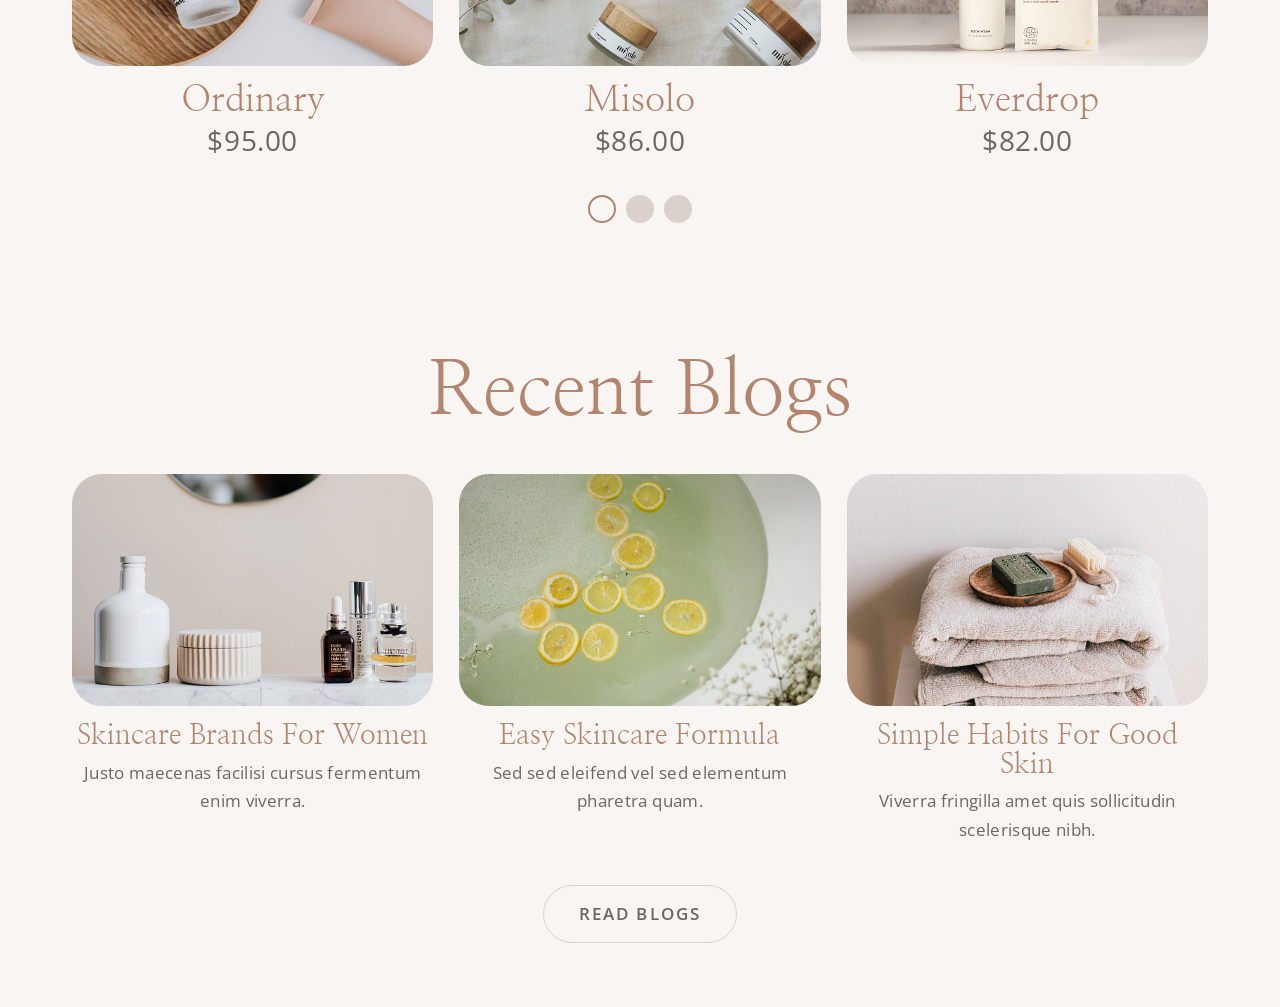
==== commit da6cefb2: "Build Flores Recent Blogs section" ====
--- a/ProductLandingPage/index.html
+++ b/ProductLandingPage/index.html
@@ -221,6 +221,41 @@
         </div>
       </section>
 
+      
+      <!-- ===================== RECENT BLOGS ===================== -->
+      <section class="blogs" id="blog" aria-labelledby="blogs-heading">
+        <h2 id="blogs-heading">Recent Blogs</h2>
+
+        <ul class="blog-grid">
+          <li class="blog-card">
+            <article>
+              <img src="asset/images/SkinCare.png" alt="Skincare products arranged on a table" />
+              <h3>Skincare Brands For Women</h3>
+              <p>Justo maecenas facilisi cursus fermentum enim viverra.</p>
+            </article>
+          </li>
+
+          <li class="blog-card">
+            <article>
+              <img src="asset/images/EasySkinCare.png" alt="Lemon slices arranged on a green background" />
+              <h3>Easy Skincare Formula</h3>
+              <p>Sed sed eleifend vel sed elementum pharetra quam.</p>
+            </article>
+          </li>
+
+          <li class="blog-card">
+            <article>
+              <img src="asset/images/Simple Habits.png" alt="Folded towels and soap for a skincare routine" />
+              <h3>Simple Habits For Good Skin</h3>
+              <p>Viverra fringilla amet quis sollicitudin scelerisque nibh.</p>
+            </article>
+          </li>
+        </ul>
+
+        <a href="#blog" class="btn btn-outline">Read Blogs</a>
+      </section>
+
+
     </main>
   </body>
 </html>
--- a/ProductLandingPage/style.css
+++ b/ProductLandingPage/style.css
@@ -507,7 +507,7 @@
 .blog-card h3 {
   font-family: "Nanum Myeongjo", serif;
   font-weight: 400;
-  font-size: 2.25rem;
+  font-size: 1.75rem;
   line-height: 1.02;
   text-align: center;
   text-transform: capitalize;
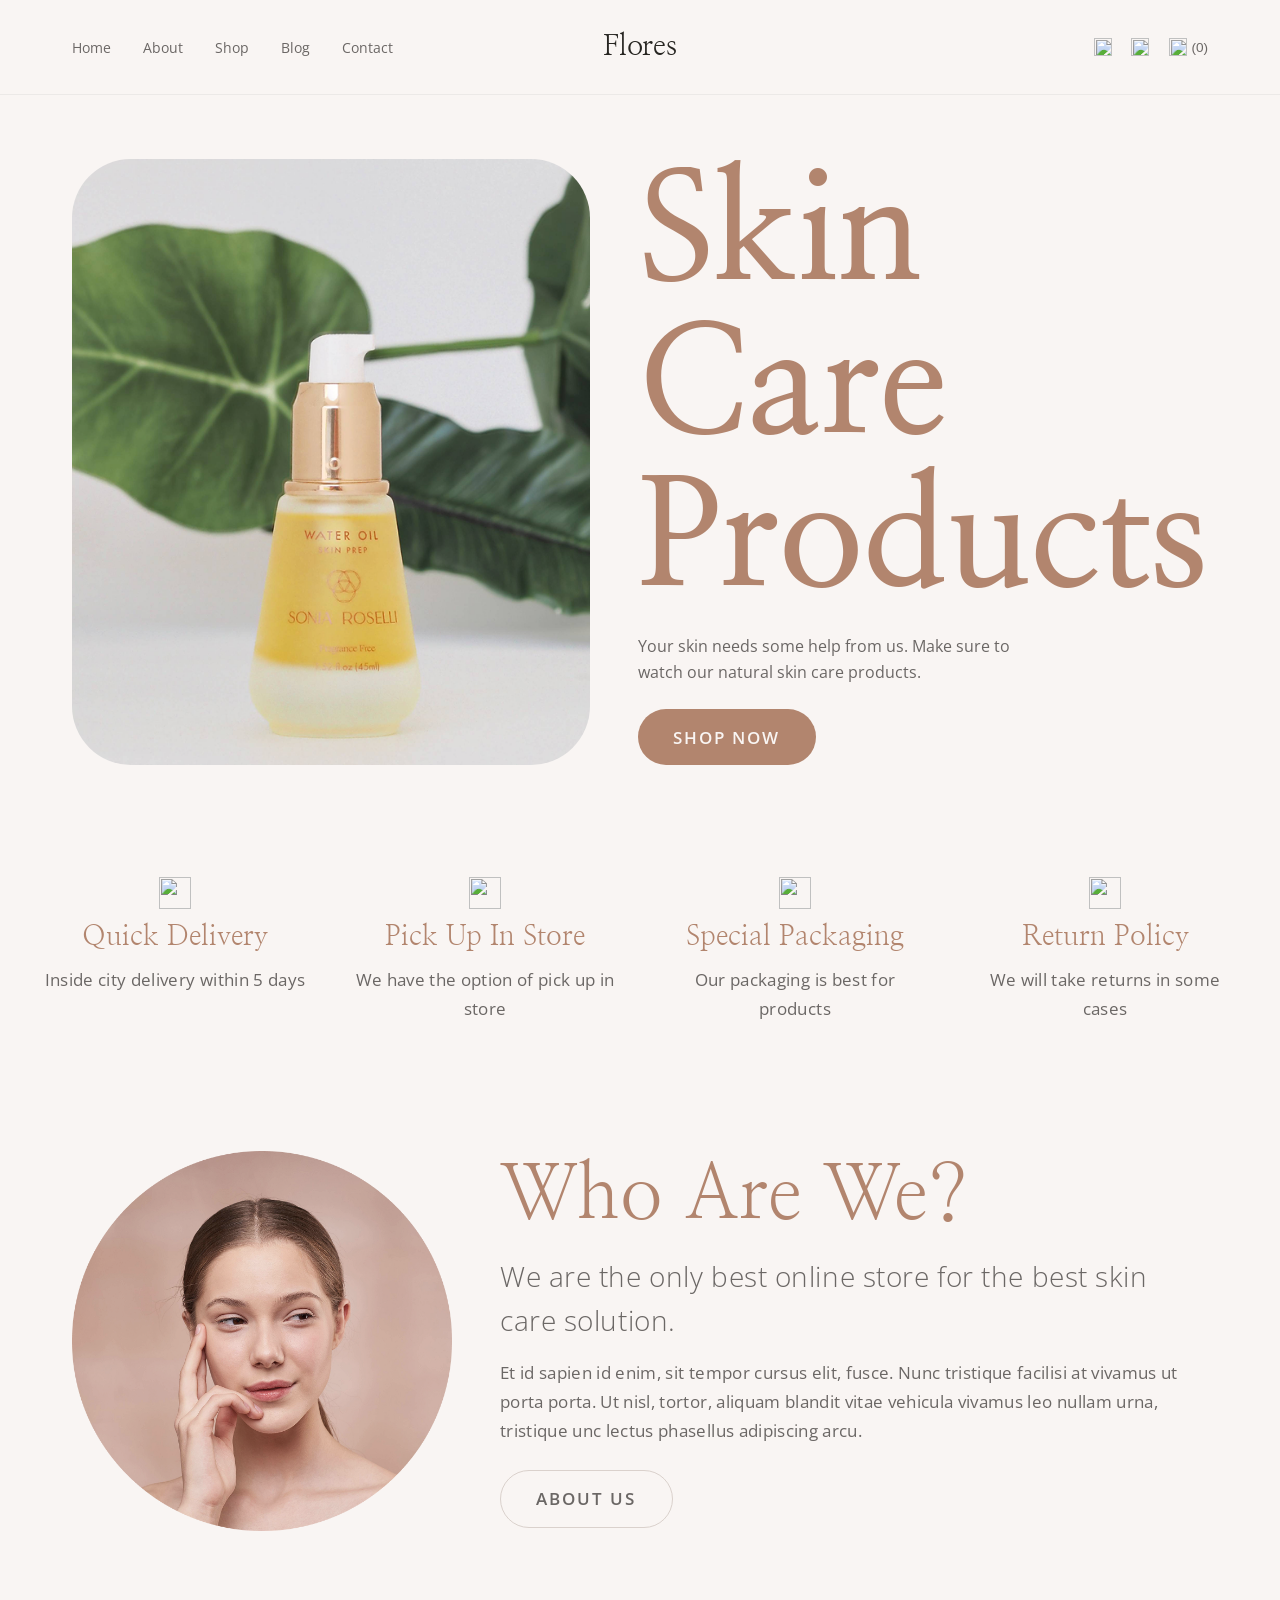
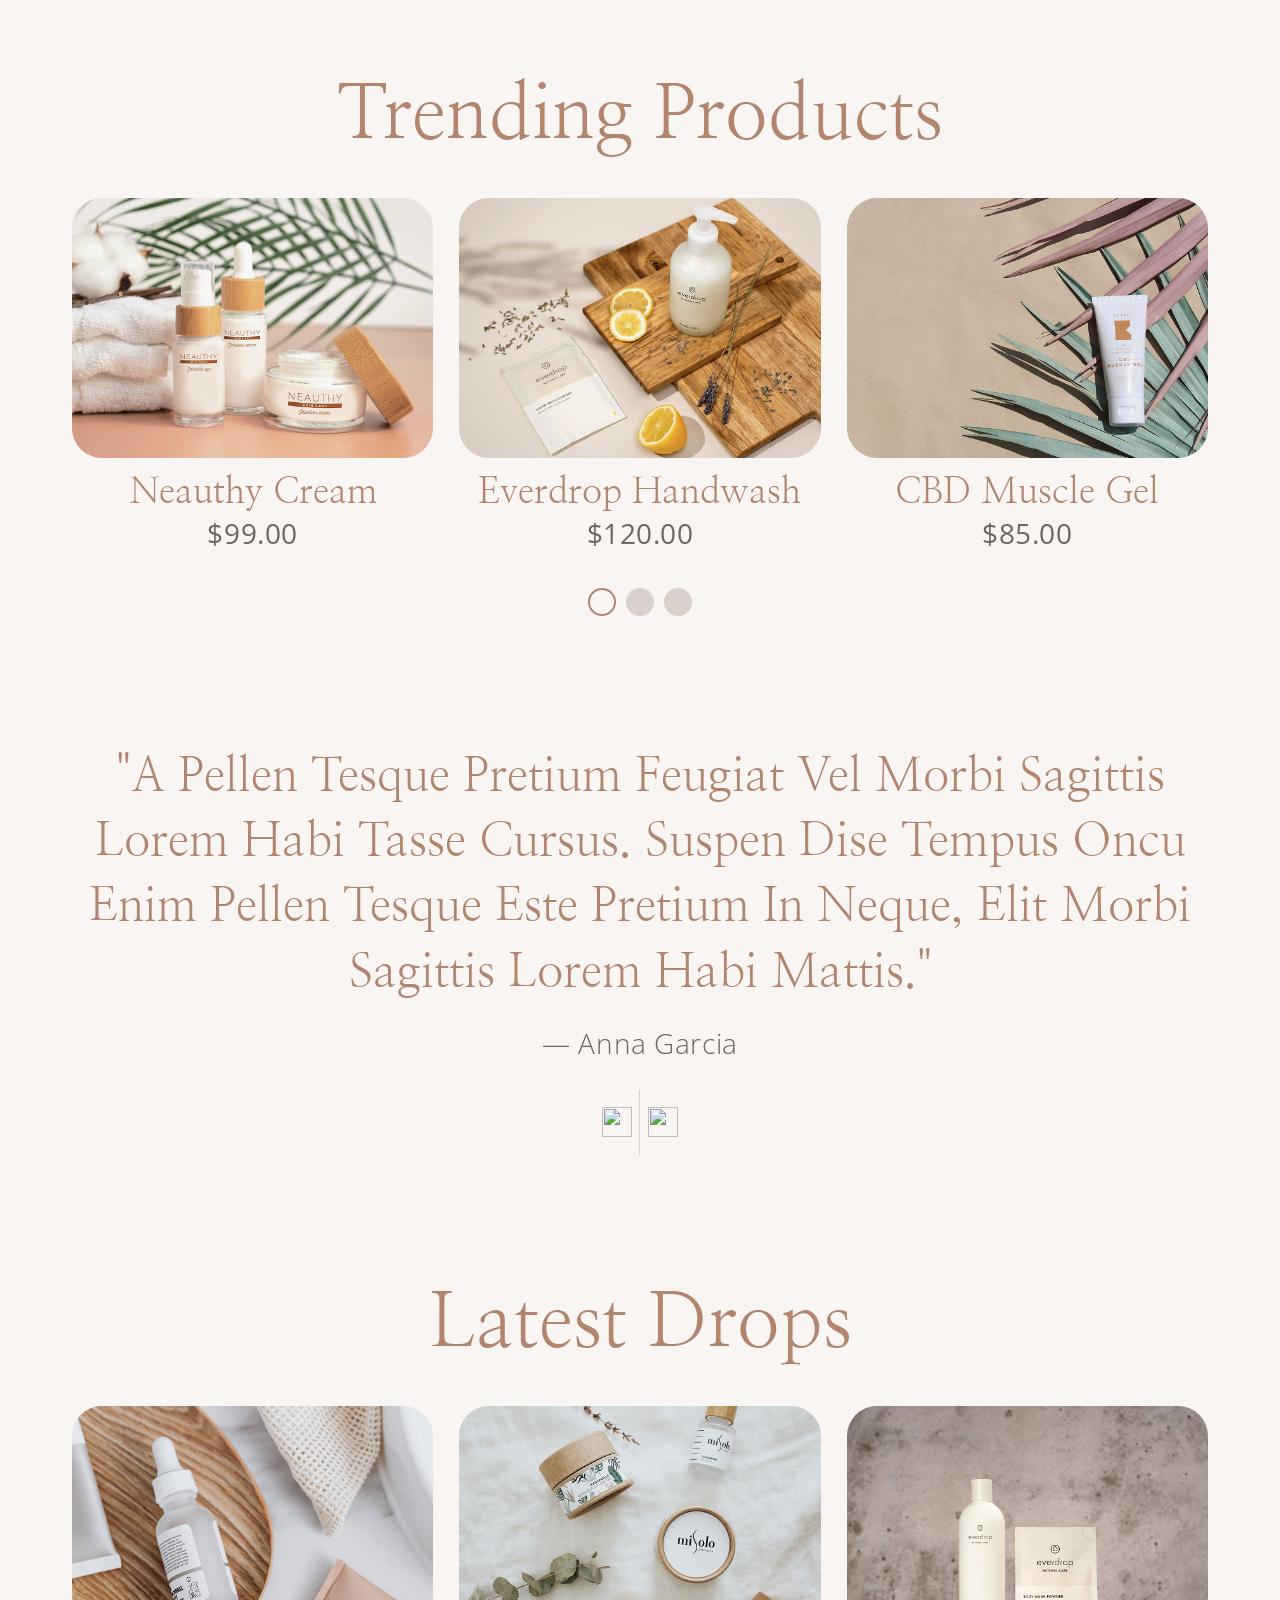
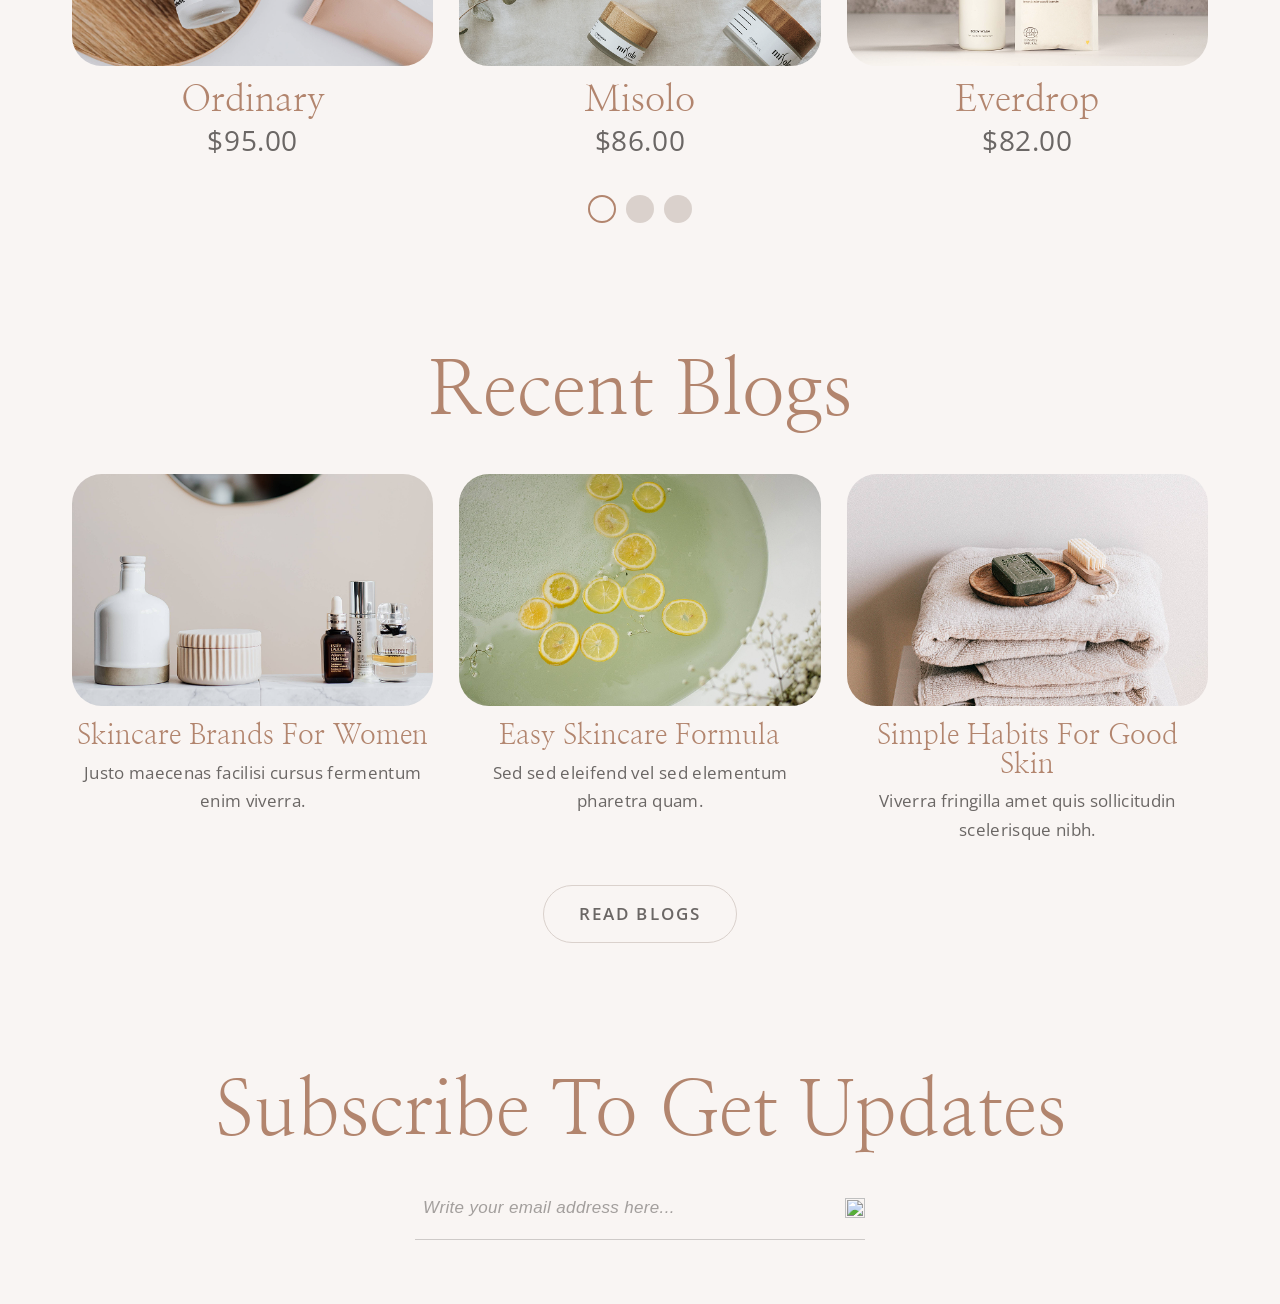
==== commit 0c5ad021: "Build Flores subscribe form" ====
--- a/ProductLandingPage/index.html
+++ b/ProductLandingPage/index.html
@@ -256,6 +256,26 @@
       </section>
 
 
+        <!-- ===================== SUBSCRIBE ===================== -->
+      <section class="subscribe" aria-labelledby="subscribe-heading">
+        <h2 id="subscribe-heading">Subscribe To Get Updates</h2>
+
+        <form class="subscribe-form" action="#" method="post">
+          <label for="subscribe-email" class="visually-hidden">Email address</label>
+          <input
+            type="email"
+            id="subscribe-email"
+            name="email"
+            placeholder="Write your email address here..."
+            required
+          />
+          <button type="submit" aria-label="Subscribe">
+            <img src="asset/icons/send.svg" alt="" aria-hidden="true" />
+          </button>
+        </form>
+      </section>
+
+
     </main>
   </body>
 </html>
--- a/ProductLandingPage/style.css
+++ b/ProductLandingPage/style.css
@@ -559,18 +559,20 @@
   border: none;
   background: transparent;
   font-family: "Open Sans", Arial, sans-serif;
-  font-weight: 300;
+  font-weight: 400;
   font-style: italic;
   font-size: 1.0625rem;
   line-height: 1.7;
   letter-spacing: 0.02em;
-  text-align: center;
+  text-align: left;
   padding: 0.5rem;
 }
 
 .subscribe-form input::placeholder {
   color: #6b6765;
+  opacity: 0.6;
   font-style: italic;
+  font-weight: 300;
 }
 
 .subscribe-form input:focus {
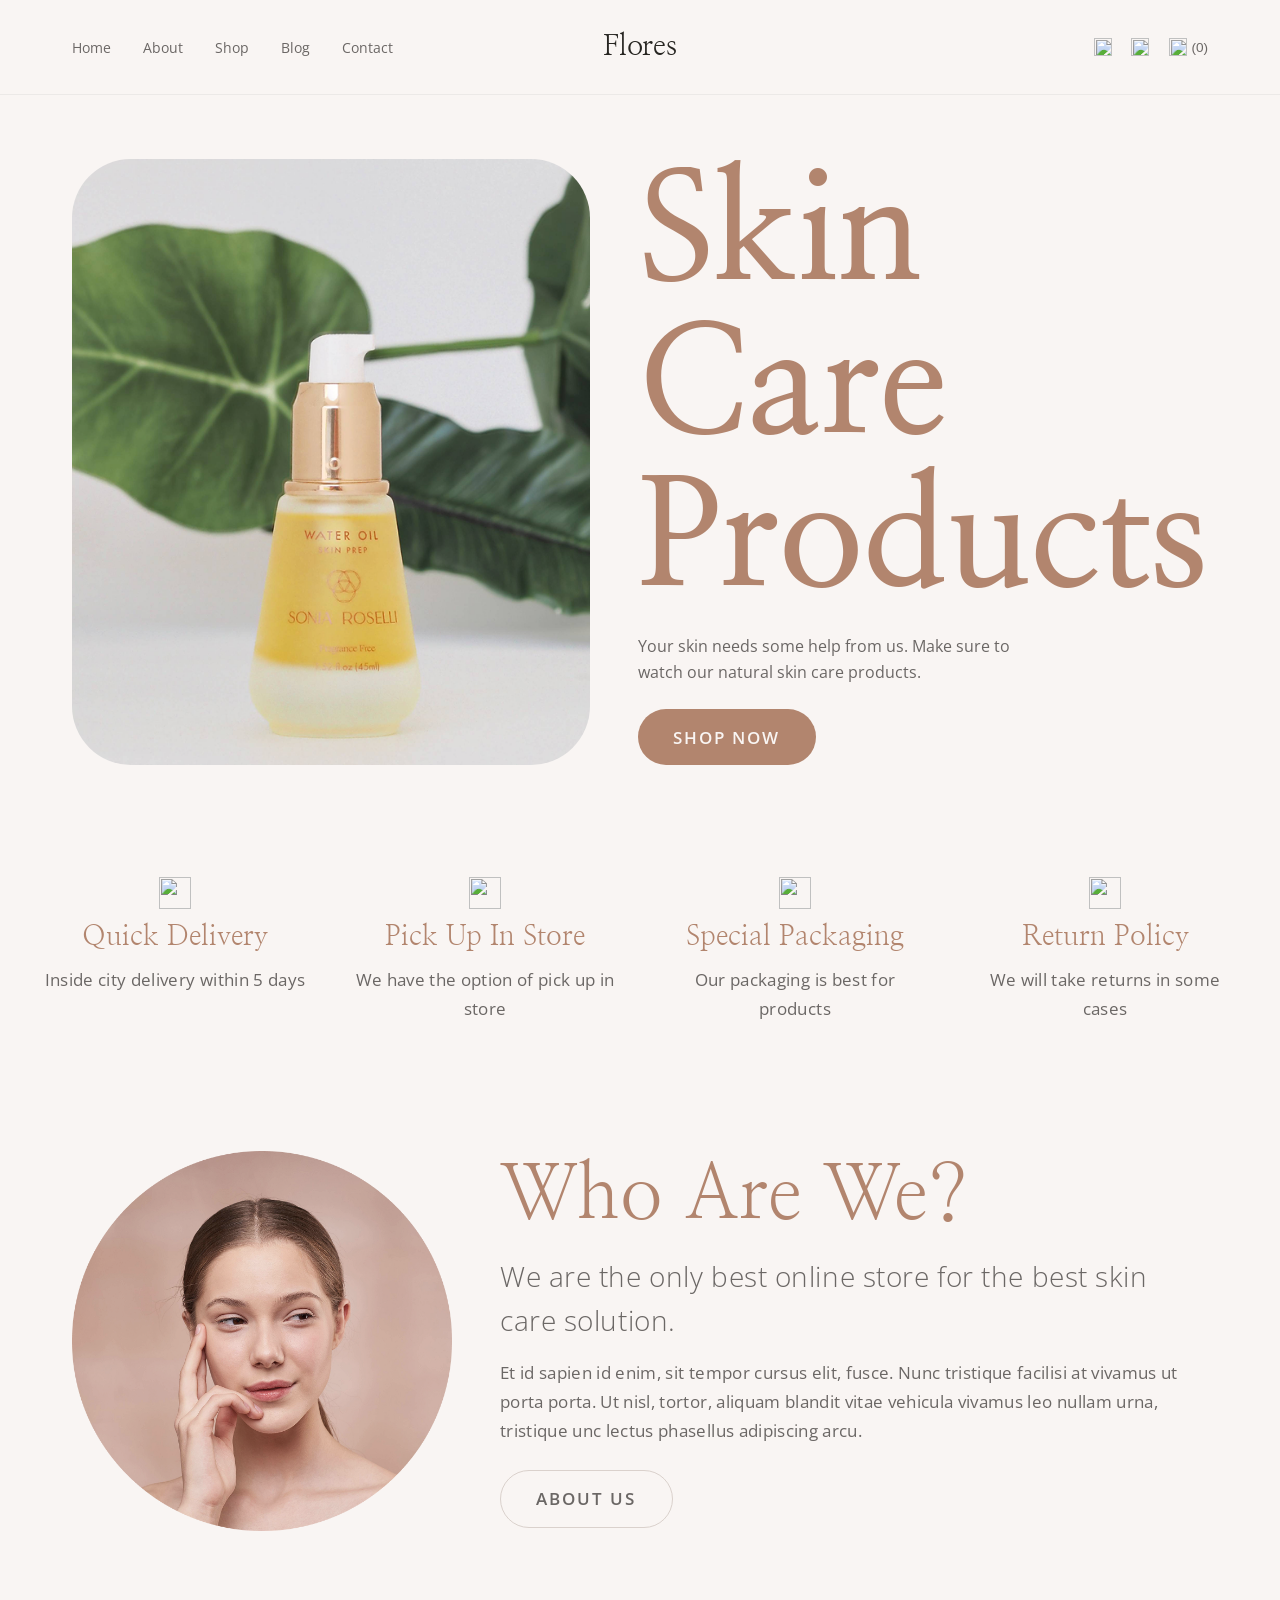
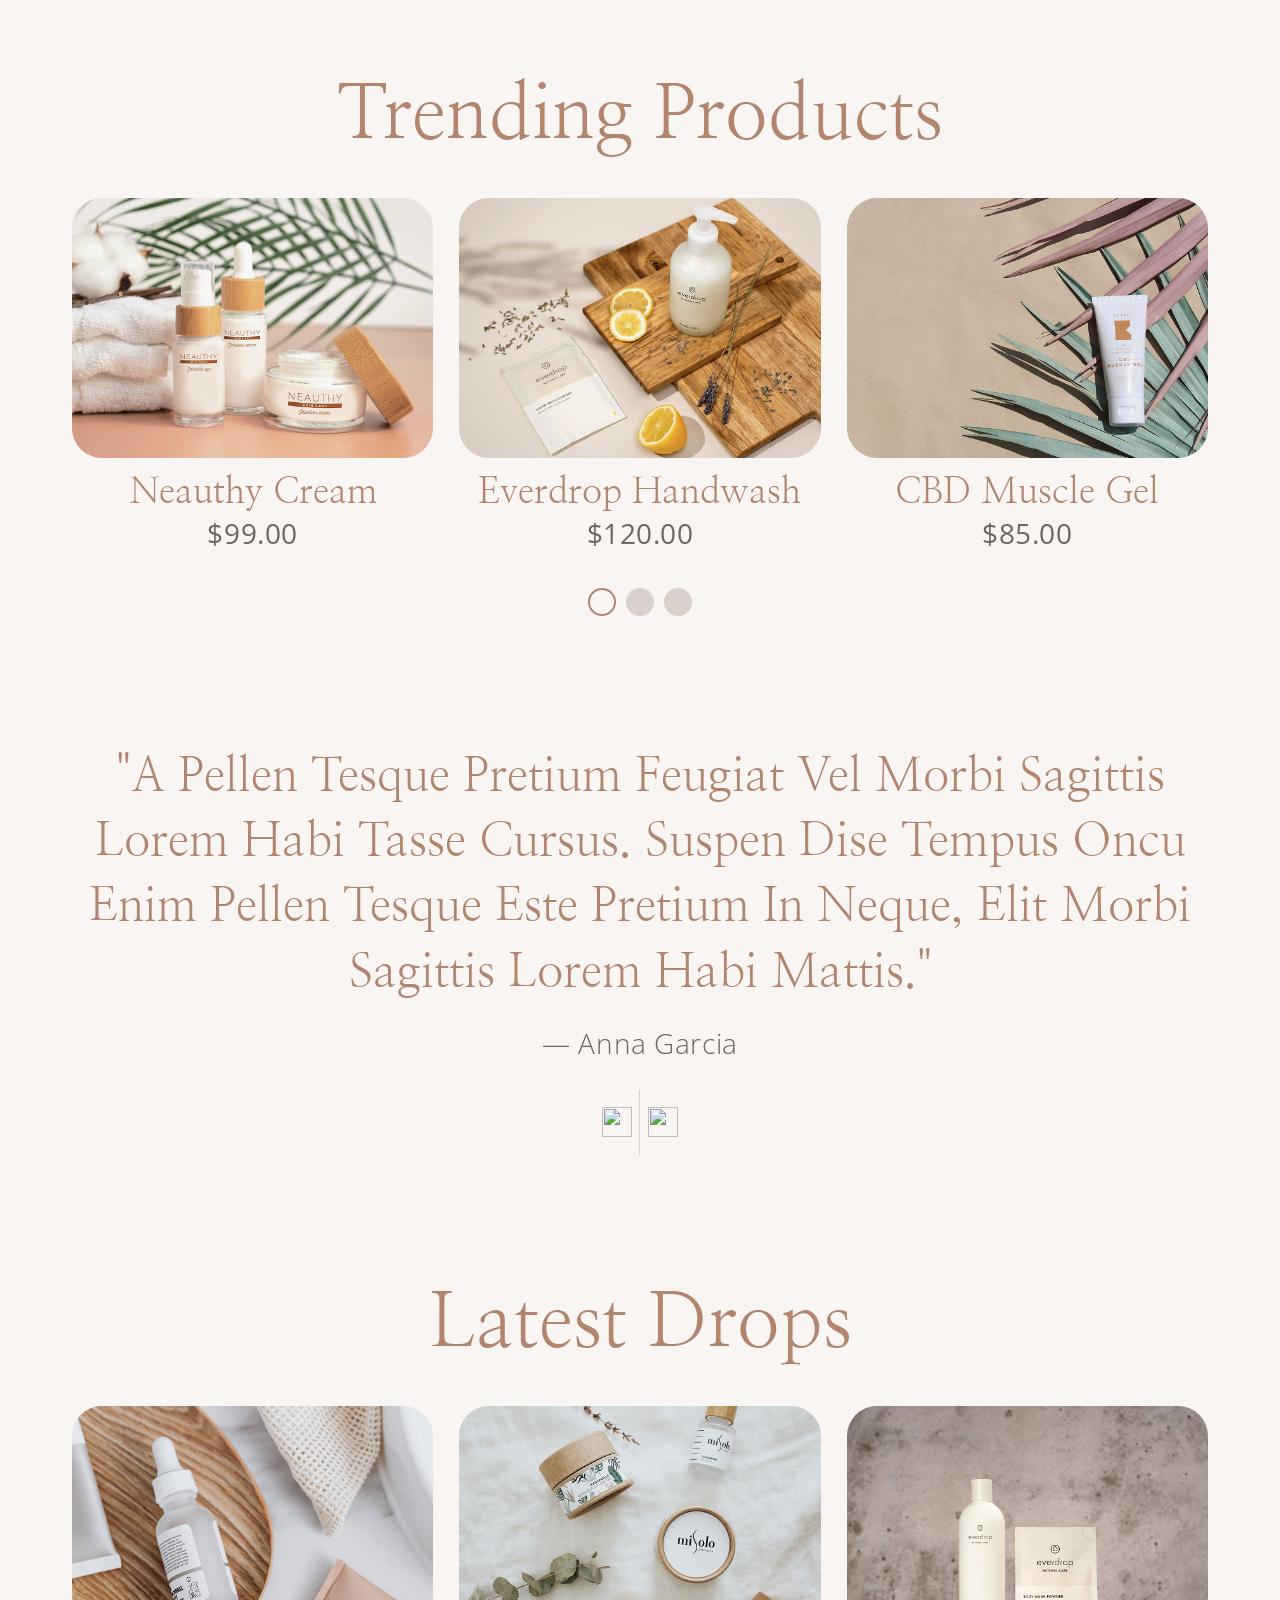
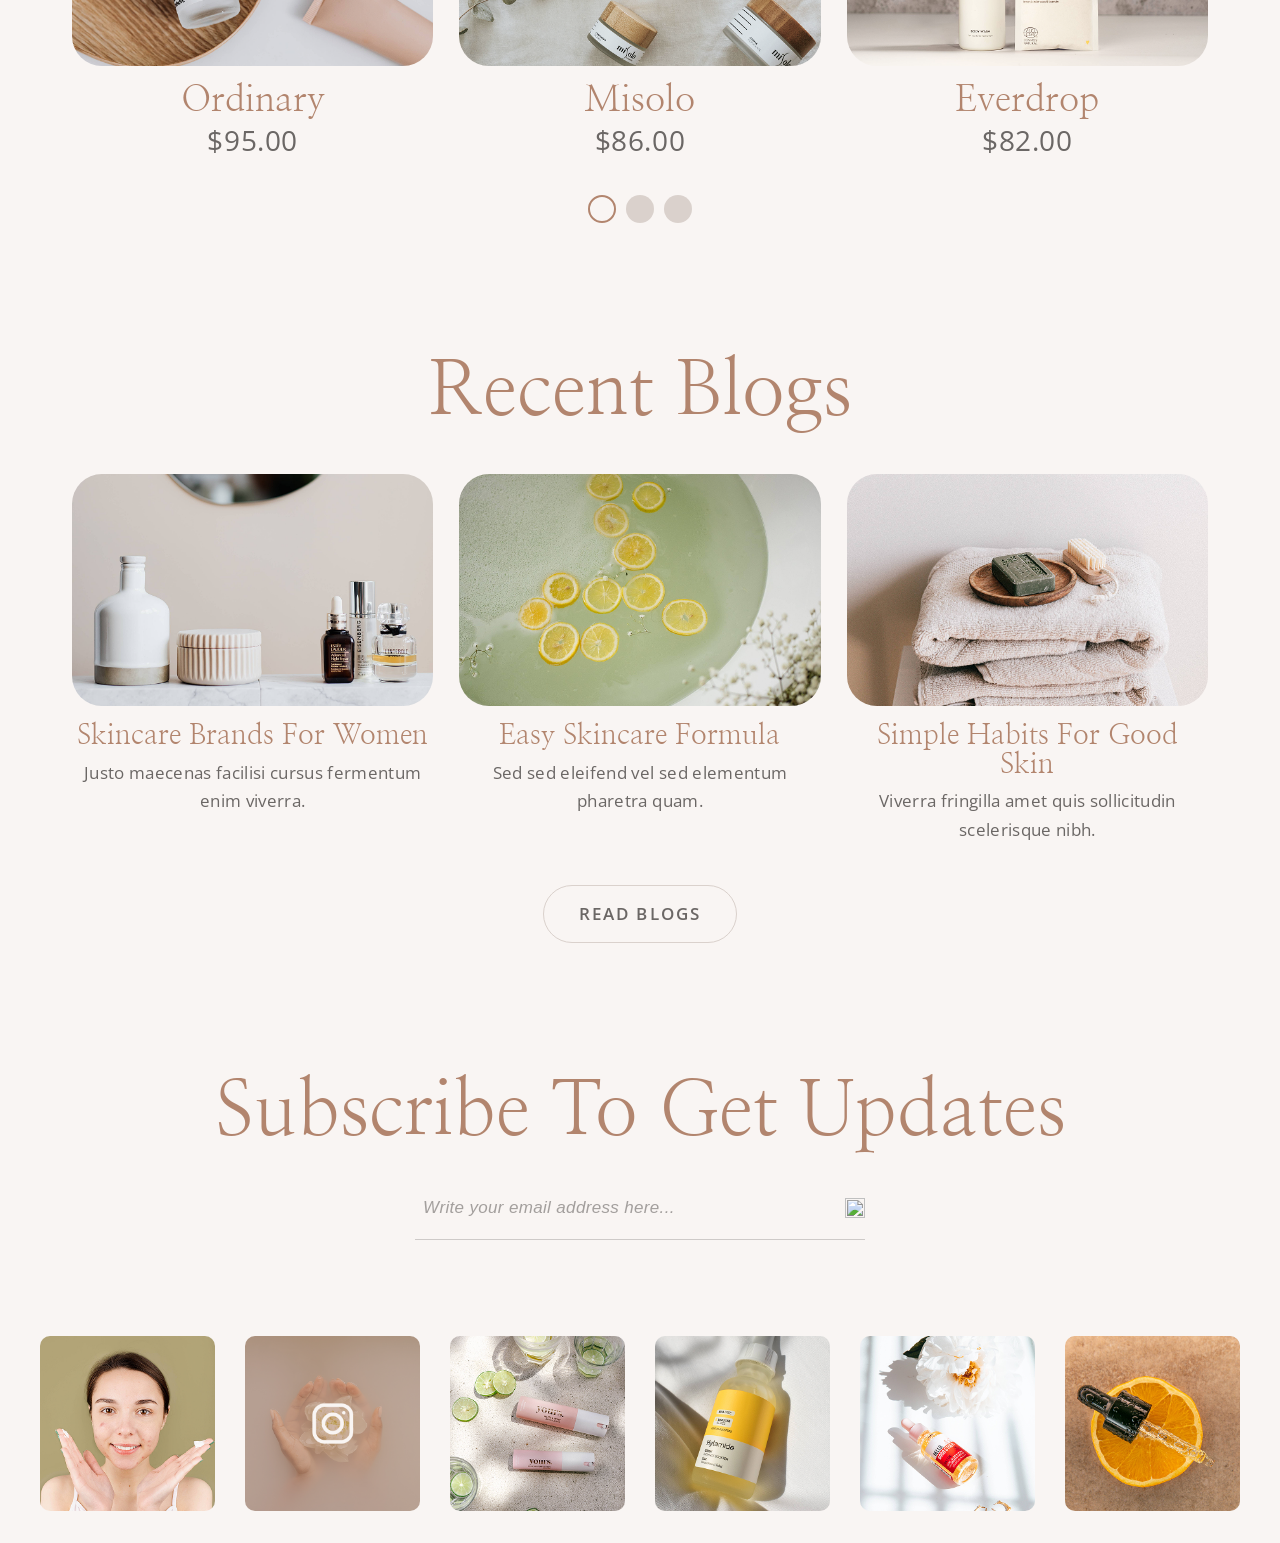
==== commit fa0f8a4b: "Build Flores Instagram gallery" ====
--- a/ProductLandingPage/index.html
+++ b/ProductLandingPage/index.html
@@ -275,6 +275,20 @@
         </form>
       </section>
 
+       <!-- ===================== INSTAGRAM GALLERY ===================== -->
+      <section class="instagram-gallery" aria-labelledby="instagram-heading">
+        <h2 id="instagram-heading" class="visually-hidden">Follow Us On Instagram</h2>
+        <ul>
+          <li><img src="asset/images/footer1.png" alt="" /></li>
+          <li><img src="asset/images/footer2.png" alt="" /></li>
+          <li><img src="asset/images/footer3.png" alt="" /></li>
+          <li><img src="asset/images/footer4.png" alt="" /></li>
+          <li><img src="asset/images/footer5.png" alt="" /></li>
+          <li><img src="asset/images/footer6.png" alt="" /></li>
+        </ul>
+      </section>
+    </main>
+
 
     </main>
   </body>
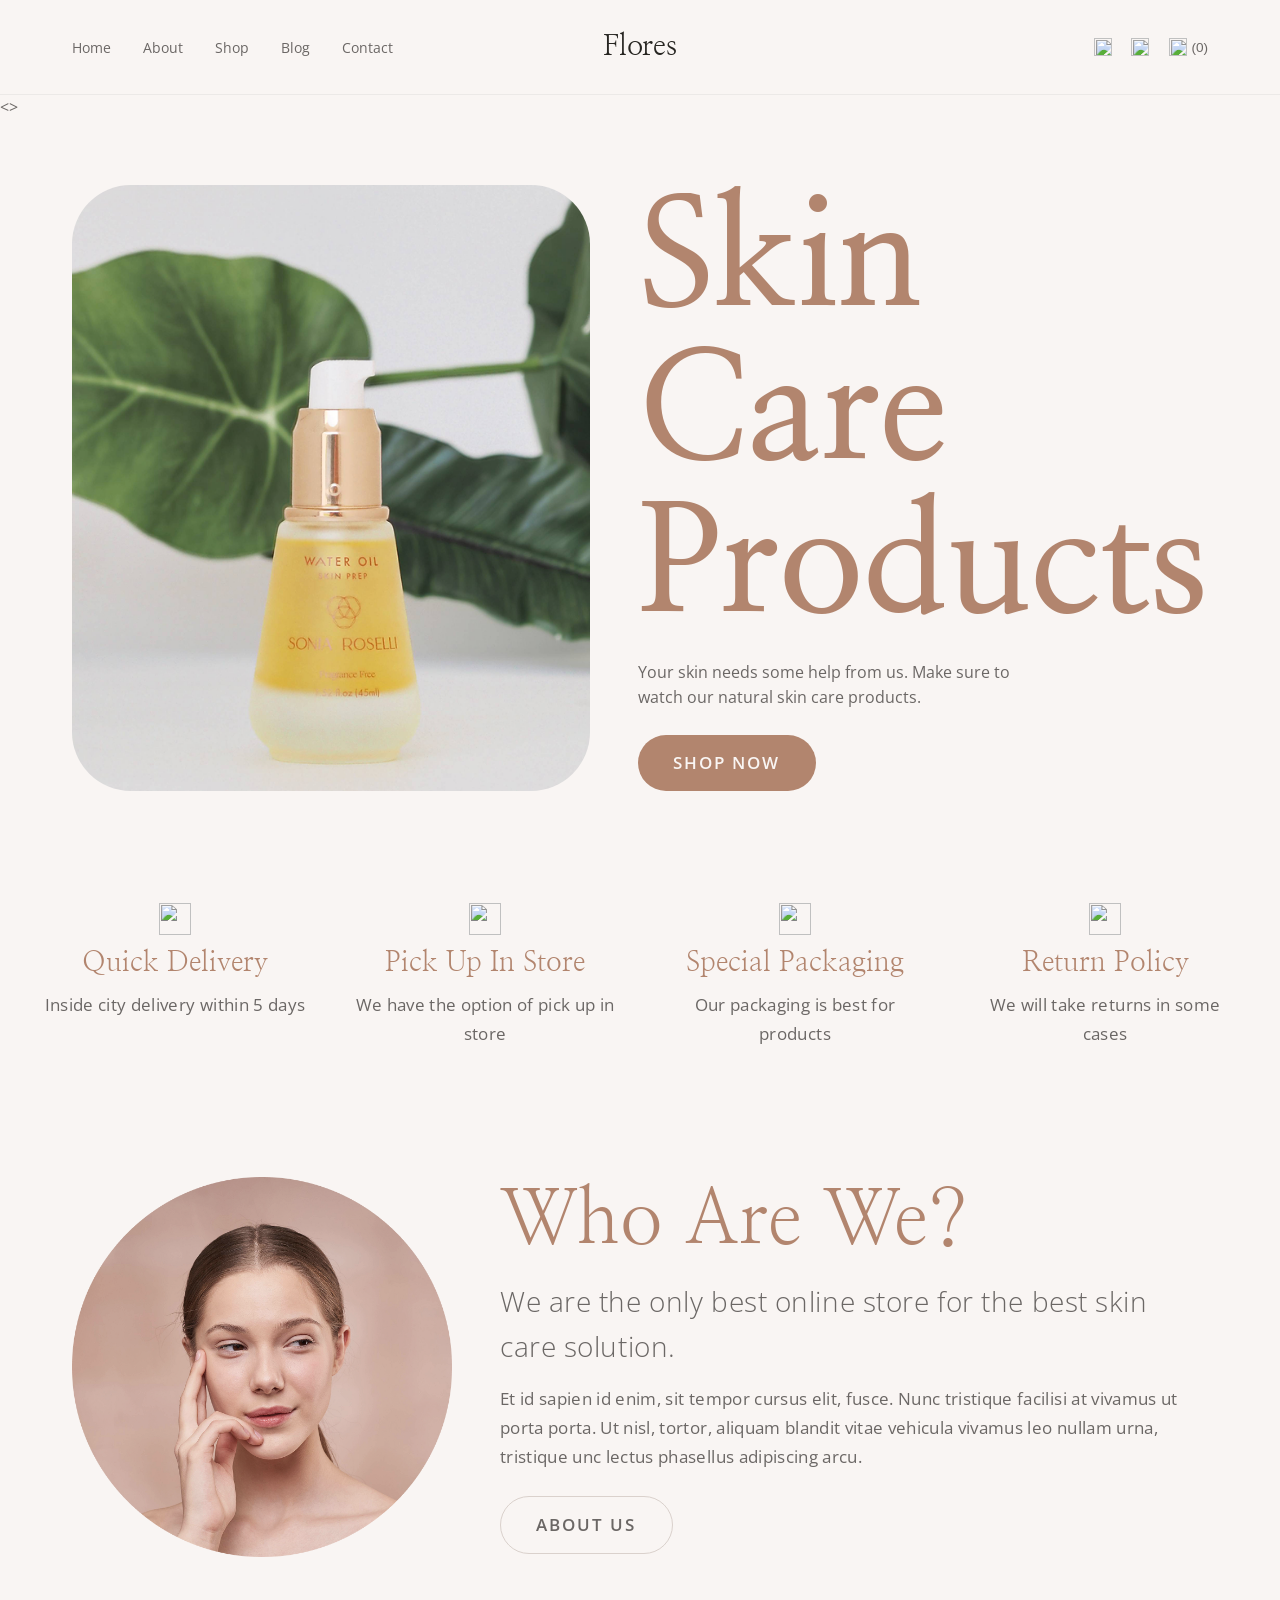
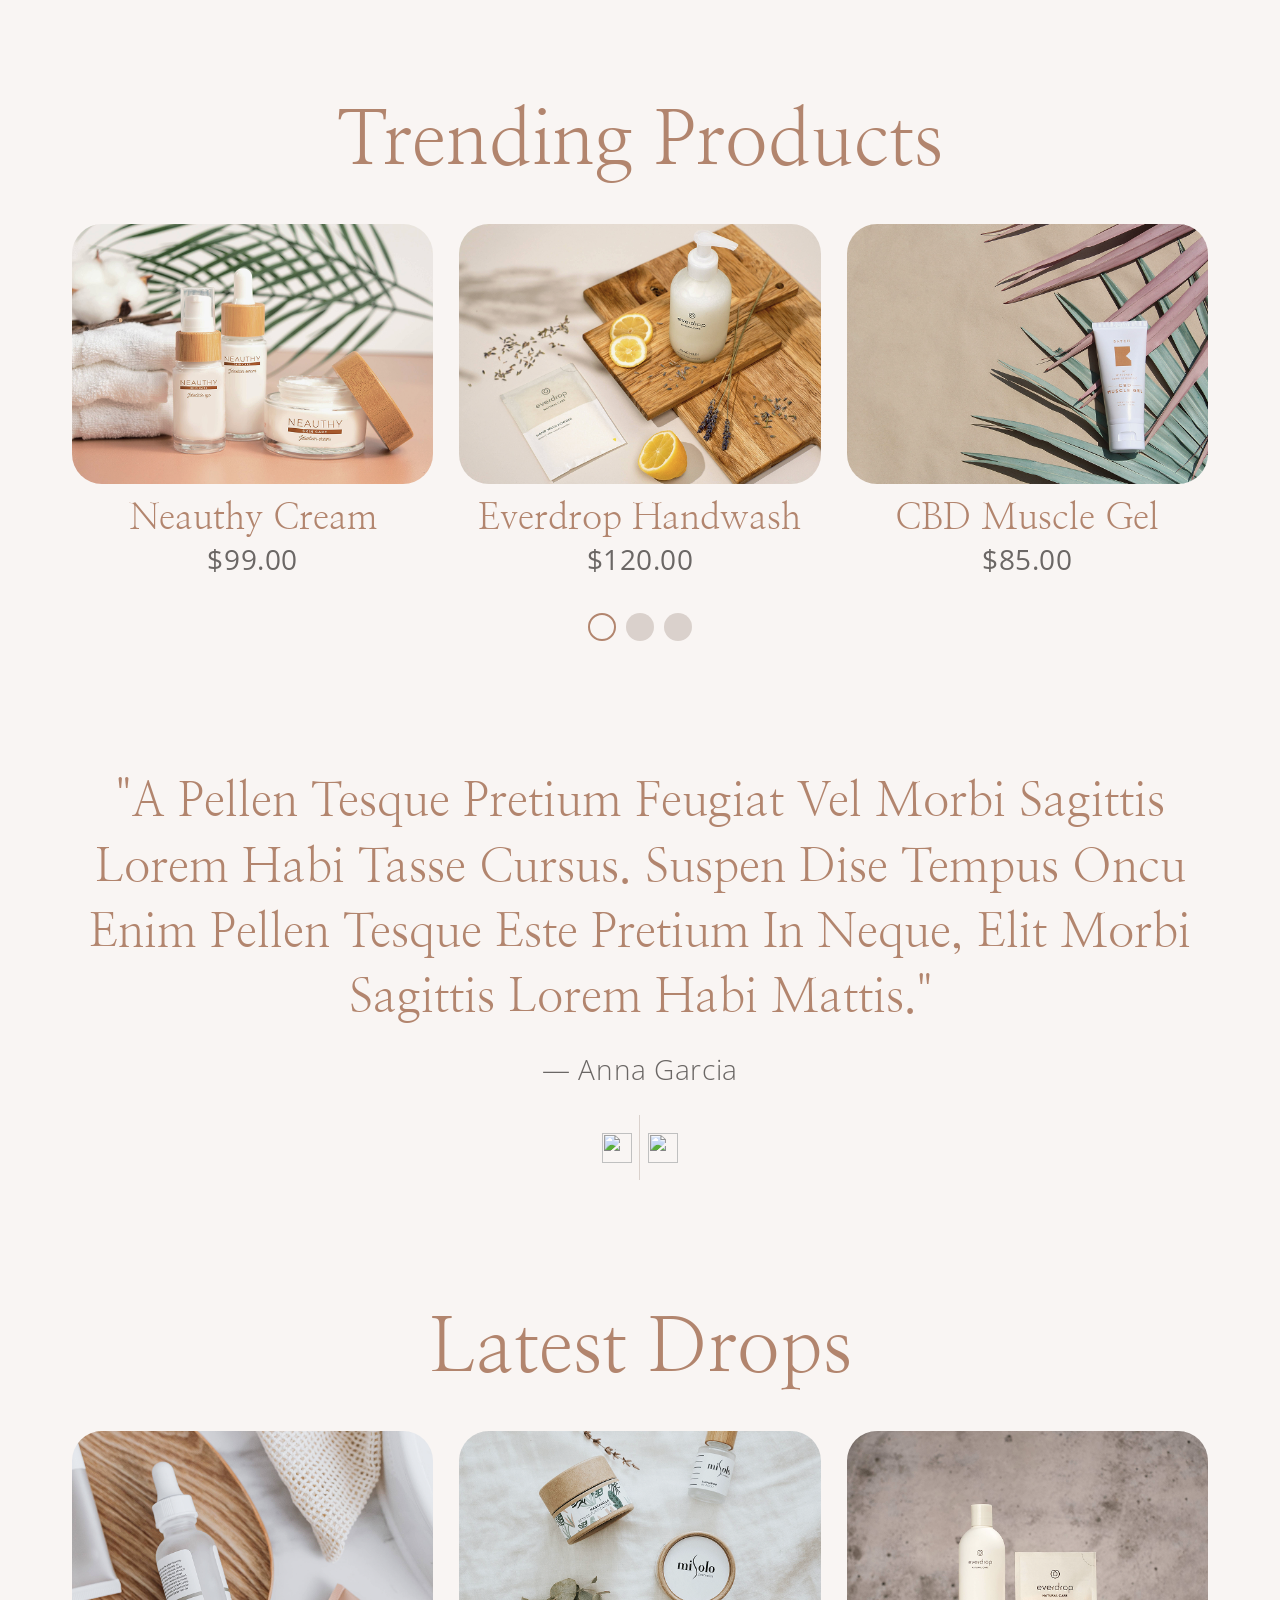
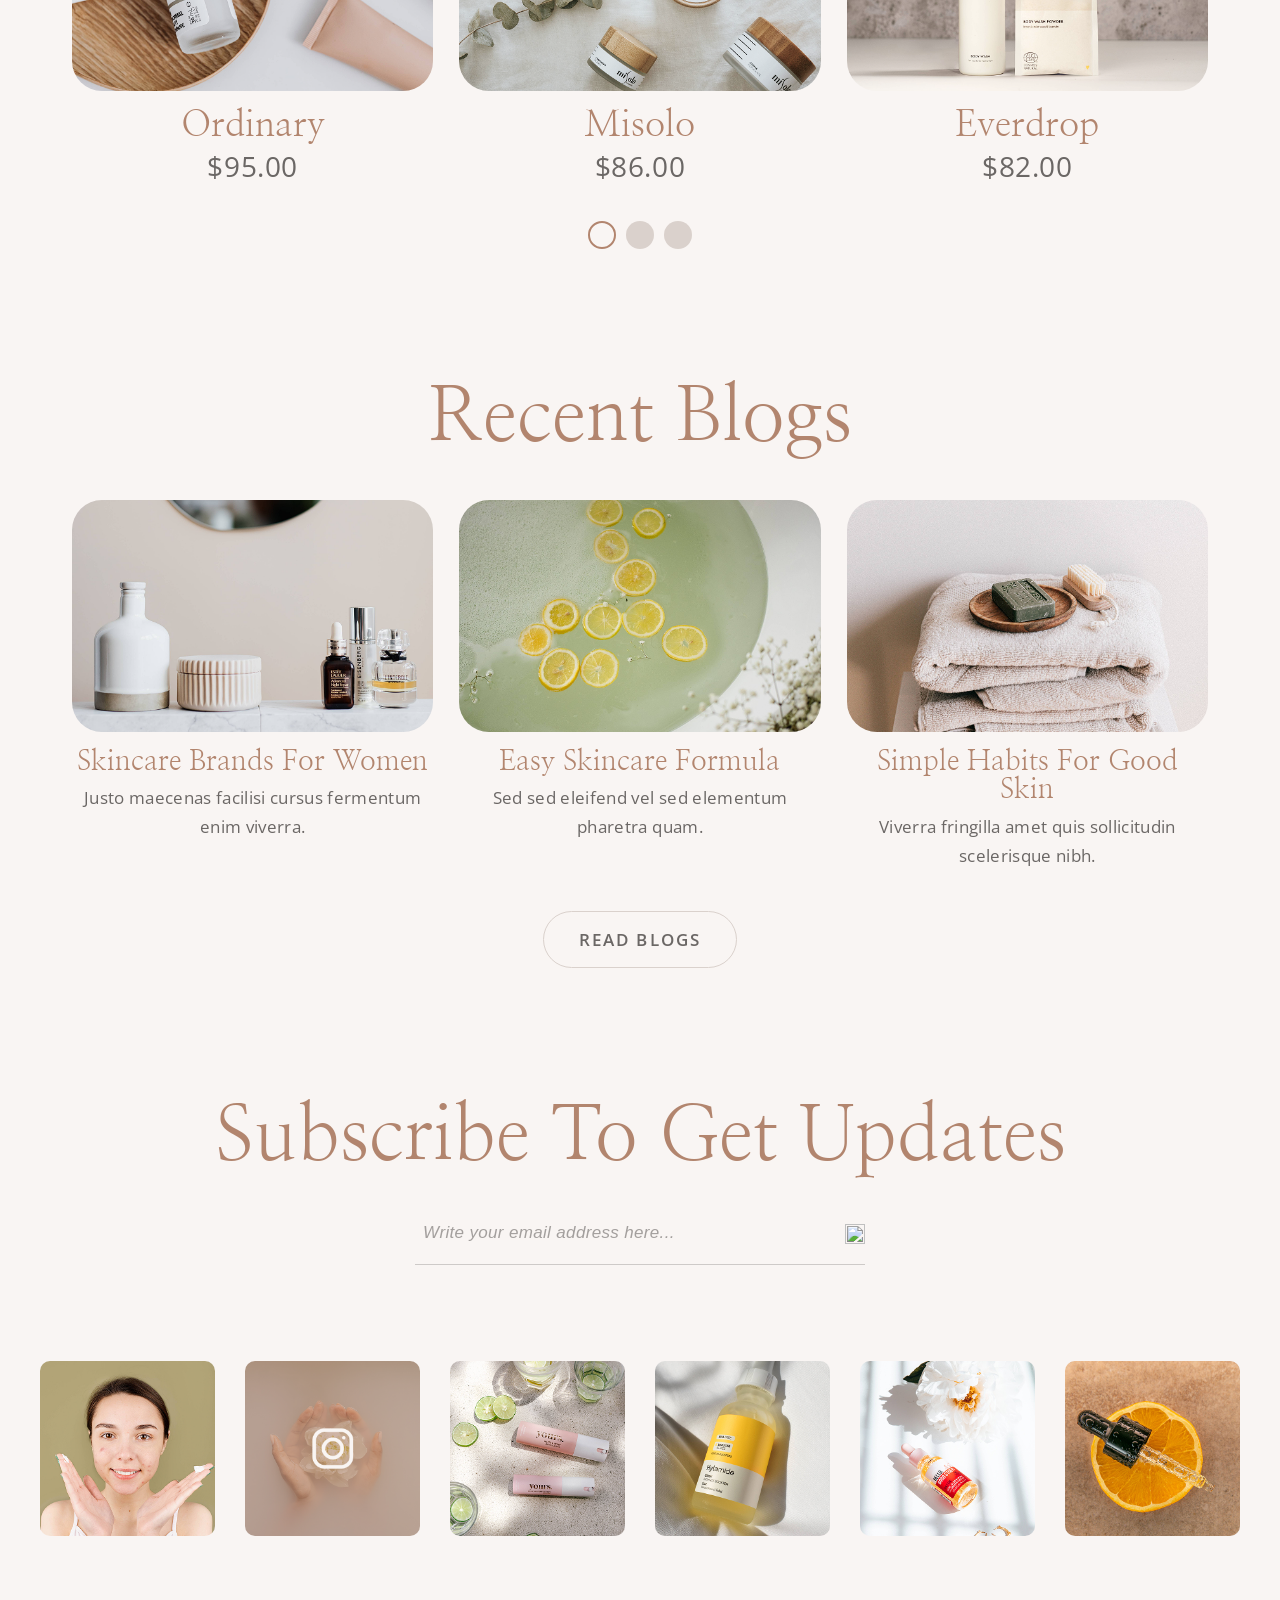
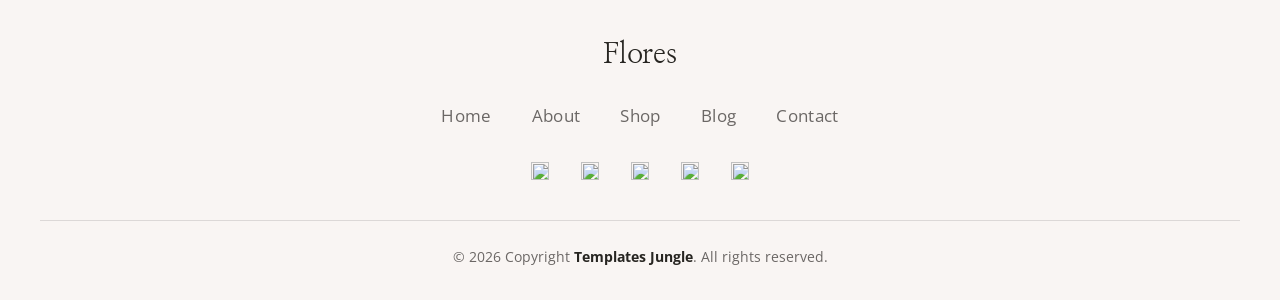
==== commit 7334404a: "Build Flores footer with navigation and social links" ====
--- a/ProductLandingPage/index.html
+++ b/ProductLandingPage/index.html
@@ -55,7 +55,7 @@
       </nav>
     </header>
 
-    <main>
+    <>
       <!-- ===================== HERO ===================== -->
       <section class="hero" id="home" aria-labelledby="hero-heading">
         <div class="hero-image">
@@ -289,7 +289,34 @@
       </section>
     </main>
 
-
-    </main>
+       <!-- ===================== FOOTER ===================== -->
+    <footer id="contact">
+      <div class="footer-logo-wrap">
+        <img src="asset/icons/logo-watermark.svg" alt="" class="logo-watermark" aria-hidden="true" />
+        <p class="footer-logo">Flores</p>
+      </div>
+
+      <nav aria-label="Footer navigation">
+        <ul>
+          <li><a href="#home">Home</a></li>
+          <li><a href="#about">About</a></li>
+          <li><a href="#shop">Shop</a></li>
+          <li><a href="#blog">Blog</a></li>
+          <li><a href="#contact">Contact</a></li>
+        </ul>
+      </nav>
+
+      <ul class="social-icons">
+        <li><a href="#" aria-label="Flores on Facebook"><img src="asset/icons/facebook.svg" alt="" aria-hidden="true" /></a></li>
+        <li><a href="#" aria-label="Flores on Instagram"><img src="asset/icons/instagram.svg" alt="" aria-hidden="true" /></a></li>
+        <li><a href="#" aria-label="Flores on Twitter"><img src="asset/icons/twitter.svg" alt="" aria-hidden="true" /></a></li>
+        <li><a href="#" aria-label="Flores on LinkedIn"><img src="asset/icons/linkedin.svg" alt="" aria-hidden="true" /></a></li>
+        <li><a href="#" aria-label="Flores on YouTube"><img src="asset/icons/youtube.svg" alt="" aria-hidden="true" /></a></li>
+      </ul>
+
+      <hr />
+
+      <p class="copyright">&copy; 2026 Copyright <strong>Templates Jungle</strong>. All rights reserved.</p>
+    </footer>
   </body>
 </html>
